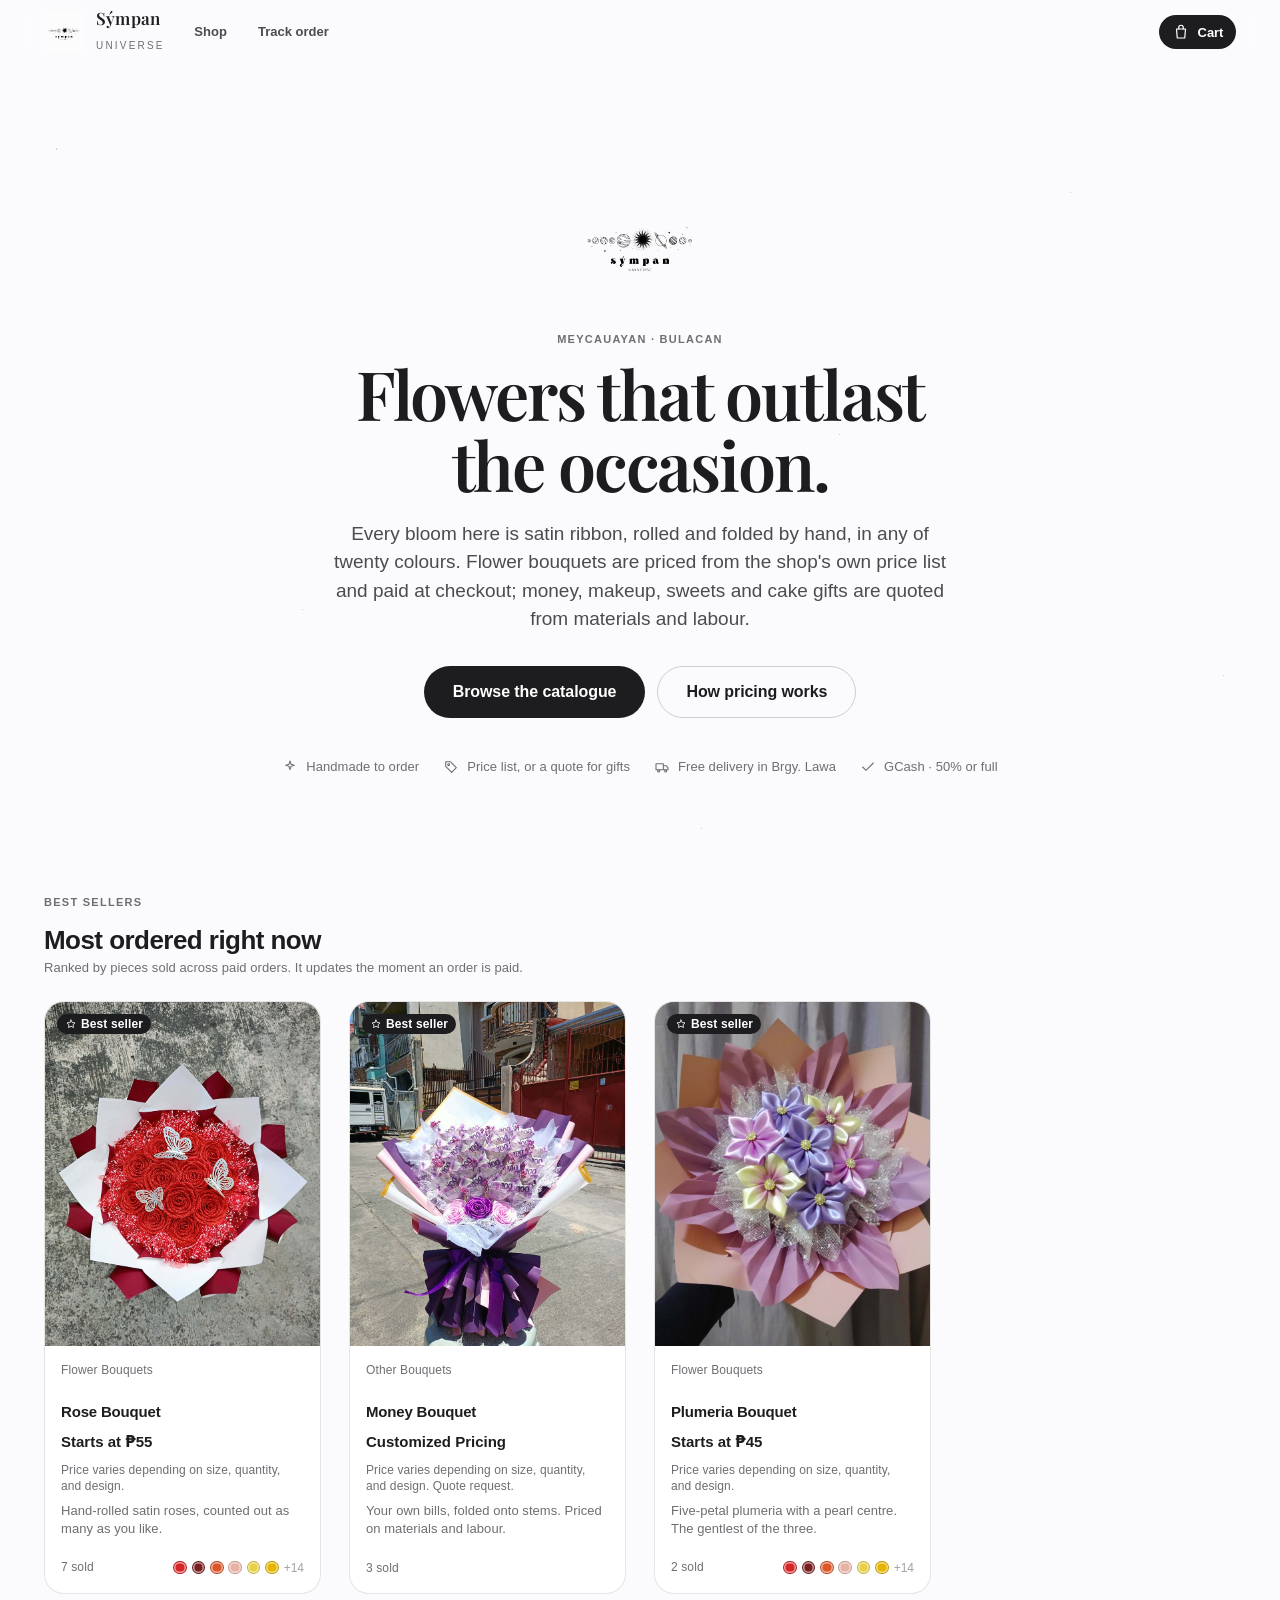
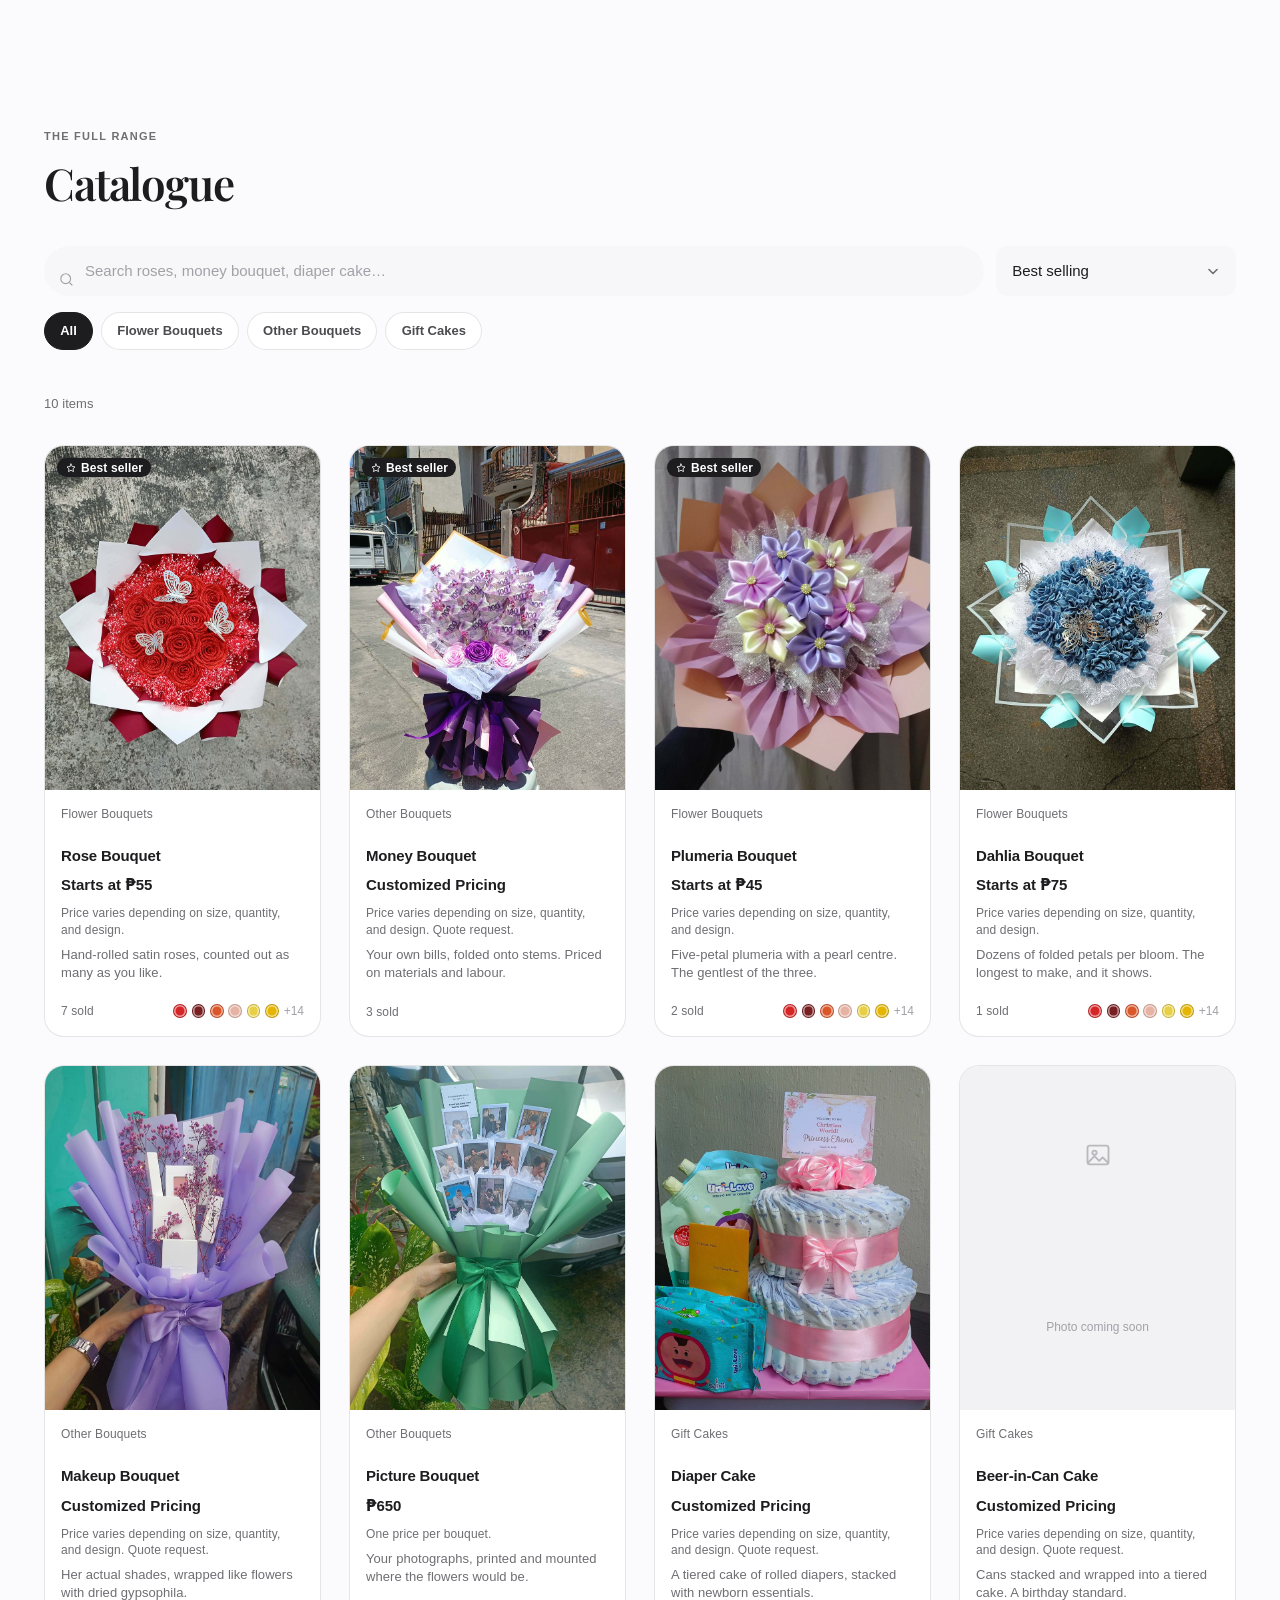
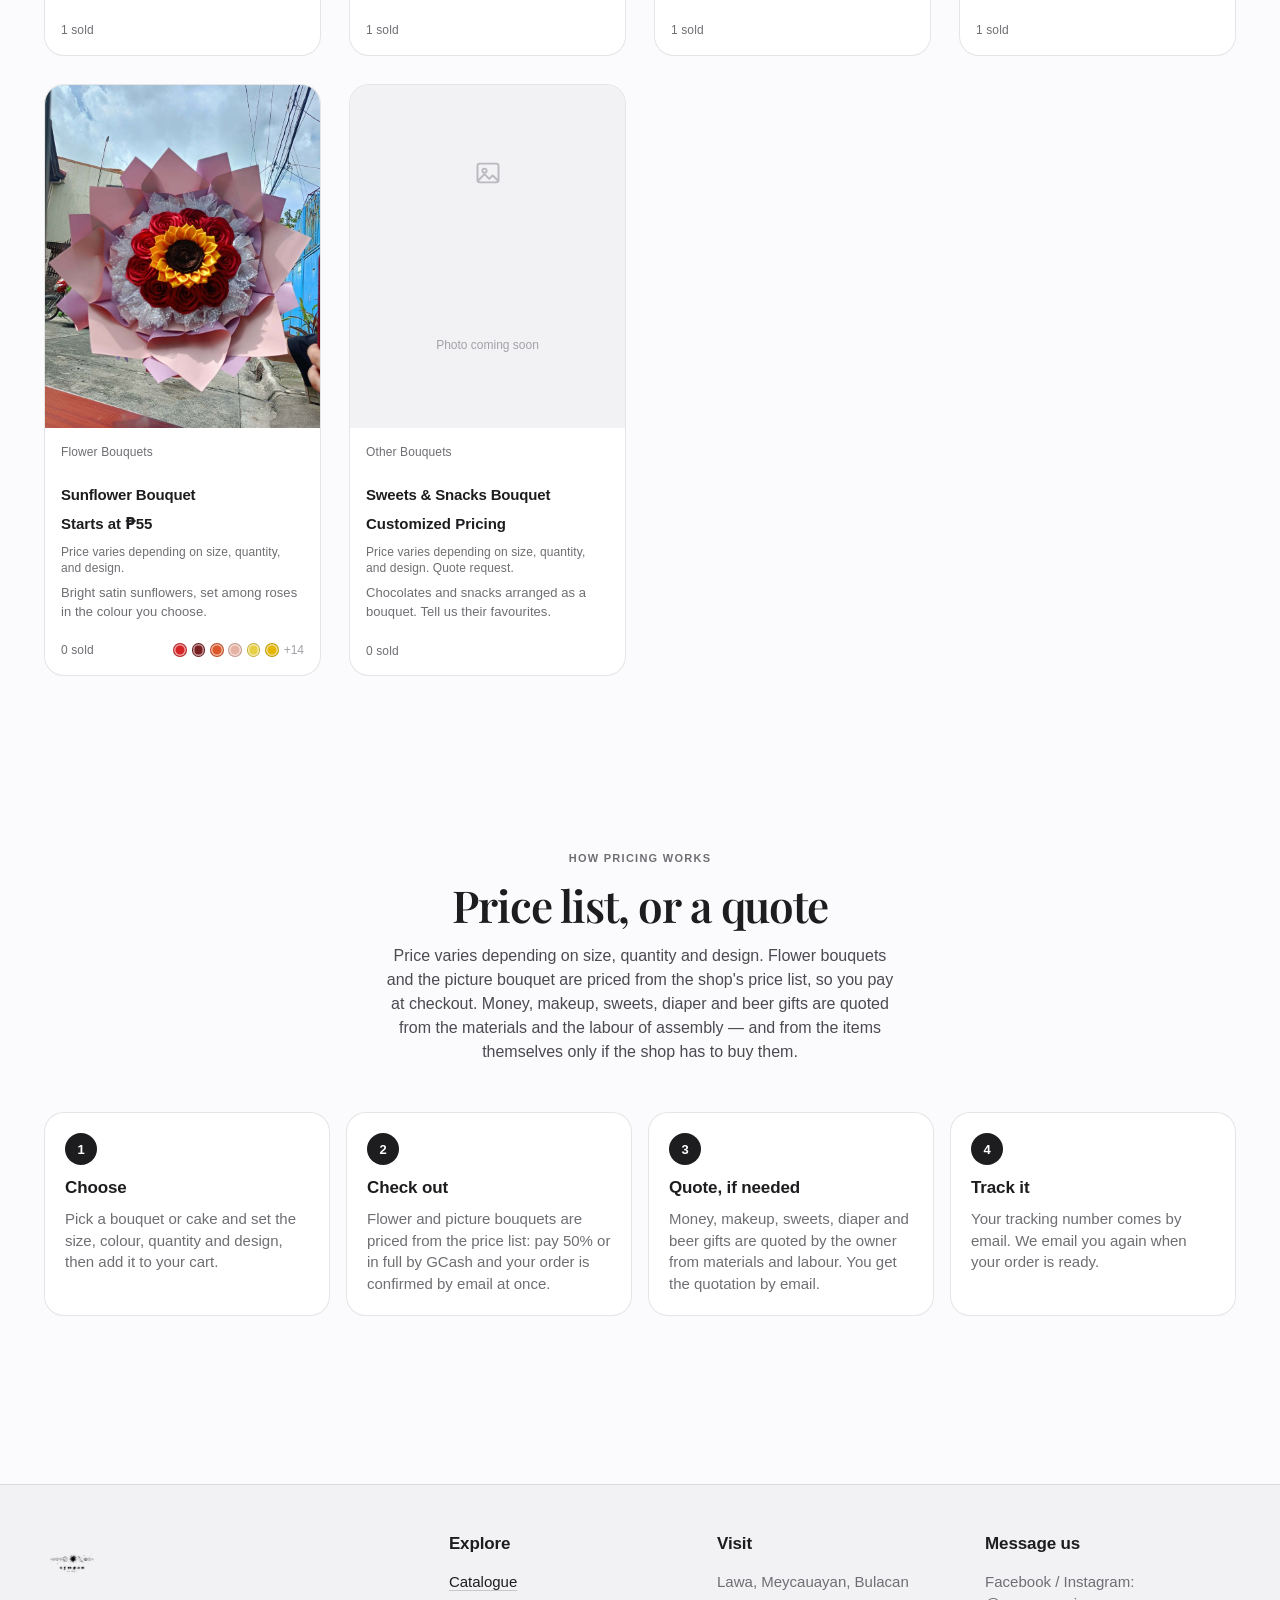
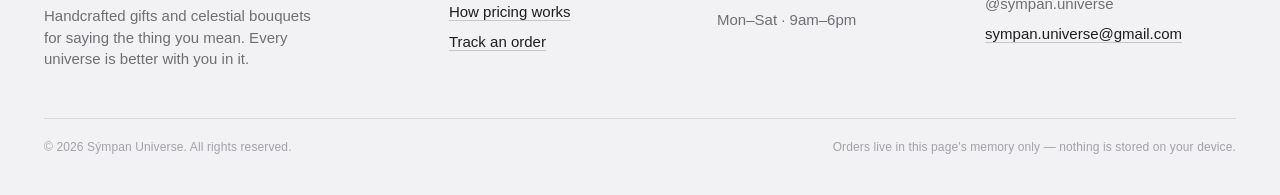
==== index.html @ 5ef19d1e "feat: Sýmpan Universe ribbon-bouquet shop and defense reviewer Single-page HTML/CSS/JS shop and orde" ====
<!DOCTYPE html>
<html lang="en" data-bs-theme="light">
<head>
<meta charset="UTF-8">
<meta name="viewport" content="width=device-width, initial-scale=1, viewport-fit=cover">
<meta name="description" content="Sýmpan Universe — handcrafted ribbon bouquets, money bouquets and gift cakes from Meycauayan, Bulacan. Flower bouquets priced and paid online; gifts quoted from materials and labour.">
<meta name="theme-color" content="#fbfbfd">
<title>Sýmpan Universe — Handcrafted Ribbon Bouquets</title>

<link rel="icon" href="assets/logo.png">
<link rel="preconnect" href="https://fonts.googleapis.com">
<link rel="preconnect" href="https://fonts.gstatic.com" crossorigin>
<link href="https://fonts.googleapis.com/css2?family=Playfair+Display:ital,wght@0,500;0,600;0,700;1,500&display=swap" rel="stylesheet">
<link href="https://cdn.jsdelivr.net/npm/bootstrap@5.3.0/dist/css/bootstrap.min.css" rel="stylesheet">

<link rel="stylesheet" href="css/tokens.css">
<link rel="stylesheet" href="css/base.css">
<link rel="stylesheet" href="css/components.css">
<link rel="stylesheet" href="css/pages.css">
<link rel="stylesheet" href="css/shop.css">
<link rel="stylesheet" href="css/desk.css">
</head>
<body>

<a class="skip-link" href="#catalog">Skip to the catalogue</a>
<div class="scroll-edge" aria-hidden="true"></div>

<!-- =====================================================================
     THE SHOP
     ===================================================================== -->
<div id="shopView">

<header class="app-nav">
    <div class="wrap nav-inner">
        <a class="brand" href="#top" aria-label="Sýmpan Universe, home">
            <img src="assets/logo.png" alt="">
            <span>
                <span class="brand-name">Sýmpan</span><br>
                <span class="brand-sub">Universe</span>
            </span>
        </a>

        <nav class="nav-links flex-fill" aria-label="Primary">
            <a class="nav-link" href="#catalog">Shop</a>
            <button class="nav-link nav-button" type="button" id="trackButton">Track order</button>
        </nav>

        <button class="ui-btn ui-btn-primary ui-btn-sm position-relative" id="basketButton" type="button"
                aria-label="Open your cart">
            <span id="basketIcon"></span>
            <span class="d-none d-sm-inline">Cart</span>
            <span class="count-dot hidden" id="basketCount">0</span>
        </button>
    </div>
</header>

<main id="main">

<section class="hero" id="top">
    <div class="wrap wrap-narrow position-relative">
        <img class="hero-logo" src="assets/logo.png" alt="Sýmpan Universe">
        <p class="t-over hero-eyebrow">Meycauayan · Bulacan</p>
        <h1 class="t-hero">Flowers that outlast<br>the occasion.</h1>
        <p class="lede">Every bloom here is satin ribbon, rolled and folded by hand, in any of twenty
            colours. Flower bouquets are priced from the shop's own price list and paid at checkout;
            money, makeup, sweets and cake gifts are quoted from materials and labour.</p>
        <div class="hero-actions">
            <a class="ui-btn ui-btn-primary ui-btn-lg" href="#catalog">Browse the catalogue</a>
            <a class="ui-btn ui-btn-outline ui-btn-lg" href="#how">How pricing works</a>
        </div>
        <div class="trust-row t-foot" id="trustRow"></div>
    </div>
</section>

<section class="wrap section-tight" aria-labelledby="bestTitle">
    <div class="mb-4">
        <p class="t-over dim">Best sellers</p>
        <h2 class="t-title1" id="bestTitle">Most ordered right now</h2>
        <p class="t-foot dim mt-1" id="bestNote">Ranked by pieces sold across paid orders. It updates the moment an order is paid.</p>
    </div>
    <div class="grid-products" id="bestSellers"></div>
</section>

<section class="wrap section" id="catalog" aria-labelledby="catalogTitle">
    <div class="mb-4">
        <p class="t-over dim">The full range</p>
        <h2 class="t-display" id="catalogTitle">Catalogue</h2>
    </div>

    <div class="toolbar">
        <div class="toolbar-rows">
            <div class="toolbar-top">
                <label class="search flex-fill">
                    <span class="sr-only">Search the catalogue</span>
                    <span id="searchIcon"></span>
                    <input class="input" type="search" id="searchInput"
                           placeholder="Search roses, money bouquet, diaper cake…" autocomplete="off">
                </label>
                <label class="sr-only" for="sortSelect">Sort by</label>
                <select class="select sort-select" id="sortSelect">
                    <option value="best">Best selling</option>
                    <option value="name">Name, A–Z</option>
                    <option value="price">Starting price, low to high</option>
                    <option value="newest">Newest first</option>
                </select>
            </div>
            <div class="chip-row" id="categoryChips" role="group" aria-label="Filter by category"></div>
            <div class="chip-row hidden" id="lineChips" role="group" aria-label="Filter by line"></div>
        </div>
    </div>

    <div class="row-between mt-4 mb-3">
        <p class="result-count t-foot" id="resultCount" role="status" aria-live="polite"></p>
        <button class="ui-btn ui-btn-ghost ui-btn-sm hidden" id="clearFilters" type="button">Clear filters</button>
    </div>
    <div class="grid-products" id="catalogGrid"></div>
</section>

<section class="wrap section" id="how" aria-labelledby="howTitle">
    <div class="mb-5 text-center">
        <p class="t-over dim">How pricing works</p>
        <h2 class="t-display" id="howTitle">Price list, or a quote</h2>
        <p class="lede mx-auto mt-3">Price varies depending on size, quantity and design. Flower bouquets
            and the picture bouquet are priced from the shop's price list, so you pay at checkout. Money,
            makeup, sweets, diaper and beer gifts are quoted from the materials and the labour of assembly —
            and from the items themselves only if the shop has to buy them.</p>
    </div>
    <ol class="how-steps" id="howSteps"></ol>
</section>

</main>

<footer class="site-foot">
    <div class="wrap">
        <div class="foot-grid">
            <div class="foot-col">
                <img class="foot-logo" src="assets/logo.png" alt="Sýmpan Universe">
                <p class="t-callout" style="max-width:34ch">Handcrafted gifts and celestial bouquets for
                    saying the thing you mean. Every universe is better with you in it.</p>
            </div>
            <div class="foot-col">
                <h4 class="t-title3">Explore</h4>
                <ul class="t-callout">
                    <li><a class="link" href="#catalog">Catalogue</a></li>
                    <li><a class="link" href="#how">How pricing works</a></li>
                    <li><button class="link link-button" type="button" id="footTrack">Track an order</button></li>
                </ul>
            </div>
            <div class="foot-col">
                <h4 class="t-title3">Visit</h4>
                <ul class="t-callout" id="visitList"></ul>
            </div>
            <div class="foot-col">
                <h4 class="t-title3">Message us</h4>
                <ul class="t-callout" id="contactList"></ul>
            </div>
        </div>
        <div class="foot-bottom t-caption">
            <span>© <span id="year"></span> Sýmpan Universe. All rights reserved.</span>
            <span>Orders live in this page's memory only — nothing is stored on your device.</span>
        </div>
    </div>
</footer>

<button class="cart-fab hidden" id="basketFab" type="button">
    <span id="fabIcon"></span>
    <span>Cart</span>
    <span class="fab-total" id="fabCount"></span>
</button>

</div>

<!-- =====================================================================
     THE ORDER DESK — reached only at index.html#admin: email, password,
     then a six-digit code sent to the owner's email
     ===================================================================== -->
<div id="adminView" class="hidden">

    <section class="login-screen" id="adminLogin">
        <form class="login-card panel panel-lift" id="loginForm" novalidate autocomplete="off">
            <div class="lock" id="lockIcon"></div>
            <h1 class="t-title1 mb-2">Order desk</h1>
            <p class="t-callout dim mb-4">Staff sign-in.</p>
            <label class="field text-start">
                <span class="field-label">Email</span>
                <input class="input" type="email" id="loginEmail" autocomplete="username" required>
            </label>
            <label class="field text-start">
                <span class="field-label">Password</span>
                <input class="input" type="password" id="passcodeInput" autocomplete="current-password" required>
            </label>
            <span class="field-error hidden text-start" id="loginError" role="alert"></span>
            <button class="ui-btn ui-btn-primary ui-btn-block mt-4" type="submit" id="loginSubmit">Continue</button>
            <a class="ui-btn ui-btn-ghost ui-btn-block mt-2" href="#top">Back to the shop</a>
        </form>

        <form class="login-card panel panel-lift hidden" id="otpForm" novalidate autocomplete="off">
            <div class="lock" id="otpIcon"></div>
            <h1 class="t-title1 mb-2">Check your email</h1>
            <p class="t-callout dim mb-4" id="otpNote">We sent a six-digit code.</p>
            <label class="field text-start">
                <span class="field-label">Sign-in code</span>
                <input class="input t-mono otp-input" id="otpInput" inputmode="numeric" maxlength="6" autocomplete="one-time-code" required>
            </label>
            <p class="notice notice-warn hidden text-start" id="otpDemo"></p>
            <span class="field-error hidden text-start" id="otpError" role="alert"></span>
            <button class="ui-btn ui-btn-primary ui-btn-block mt-4" type="submit" id="otpSubmit">Verify and sign in</button>
            <button class="ui-btn ui-btn-ghost ui-btn-block mt-2" type="button" id="otpResend">Send a new code</button>
            <button class="ui-btn ui-btn-ghost ui-btn-block" type="button" id="otpBack">Use a different account</button>
        </form>
    </section>

    <section class="hidden" id="adminConsole">
        <header class="app-nav">
            <div class="wrap nav-inner">
                <a class="brand" href="#admin" aria-label="Order desk">
                    <img src="assets/logo.png" alt="">
                    <span><span class="brand-name">Order desk</span><br><span class="brand-sub">Sýmpan Universe</span></span>
                </a>
                <form class="search admin-find flex-fill" id="findForm" role="search">
                    <span id="findIcon"></span>
                    <label class="sr-only" for="findInput">Find an order by reference</label>
                    <input class="input" id="findInput" placeholder="Find order, e.g. SU-215" autocomplete="off">
                </form>
                <button class="ui-btn ui-btn-ghost ui-btn-sm" type="button" id="logoutButton">Sign out</button>
            </div>
        </header>
        <div class="wrap">
            <nav class="admin-tabs chip-row" id="adminTabs" aria-label="Order desk sections"></nav>
            <div id="adminMain" class="admin-main"></div>
        </div>
    </section>
</div>

<!-- =====================================================================
     SHEETS
     ===================================================================== -->
<section class="sheet sheet-full" id="productSheet" role="dialog" aria-modal="true"
         aria-labelledby="productSheetTitle" aria-hidden="true">
    <div class="sheet-grip" aria-hidden="true"></div>
    <header class="sheet-head">
        <h2 class="t-title2 flex-fill" id="productSheetTitle">Bouquet</h2>
        <button class="ui-btn-icon" type="button" data-sheet-close aria-label="Close" data-icon="close"></button>
    </header>
    <div class="sheet-body" id="productBody"></div>
    <footer class="sheet-foot" id="productFoot"></footer>
</section>

<section class="sheet sheet-bottom sheet-side" id="basketSheet" role="dialog" aria-modal="true"
         aria-labelledby="basketTitle" aria-hidden="true">
    <div class="sheet-grip" aria-hidden="true"></div>
    <header class="sheet-head">
        <button class="ui-btn-icon hidden" type="button" id="basketBack" aria-label="Back" data-icon="left"></button>
        <h2 class="t-title2 flex-fill" id="basketTitle">Your cart</h2>
        <button class="ui-btn-icon" type="button" data-sheet-close aria-label="Close" data-icon="close"></button>
    </header>
    <div class="sheet-body" id="basketBody"></div>
    <footer class="sheet-foot" id="basketFoot"></footer>
</section>

<section class="sheet sheet-bottom sheet-side" id="trackSheet" role="dialog" aria-modal="true"
         aria-labelledby="trackTitle" aria-hidden="true">
    <div class="sheet-grip" aria-hidden="true"></div>
    <header class="sheet-head">
        <h2 class="t-title2 flex-fill" id="trackTitle">Track your order</h2>
        <button class="ui-btn-icon" type="button" data-sheet-close aria-label="Close" data-icon="close"></button>
    </header>
    <div class="sheet-body" id="trackBody"></div>
    <footer class="sheet-foot" id="trackFoot"></footer>
</section>

<section class="sheet sheet-full" id="doneSheet" role="dialog" aria-modal="true"
         aria-labelledby="doneTitle" aria-hidden="true">
    <div class="sheet-grip" aria-hidden="true"></div>
    <header class="sheet-head">
        <h2 class="t-title2 flex-fill" id="doneTitle">Order placed</h2>
        <button class="ui-btn-icon" type="button" data-sheet-close aria-label="Close" data-icon="close"></button>
    </header>
    <div class="sheet-body" id="doneBody"></div>
    <footer class="sheet-foot" id="doneFoot"></footer>
</section>

<section class="sheet sheet-full" id="receiptSheet" role="dialog" aria-modal="true"
         aria-labelledby="receiptTitle" aria-hidden="true">
    <div class="sheet-grip" aria-hidden="true"></div>
    <header class="sheet-head">
        <h2 class="t-title2 flex-fill" id="receiptTitle">Receipt</h2>
        <button class="ui-btn ui-btn-quiet ui-btn-sm" type="button" id="receiptPrint">Print</button>
        <button class="ui-btn-icon" type="button" data-sheet-close aria-label="Close" data-icon="close"></button>
    </header>
    <div class="sheet-body" id="receiptBody"></div>
</section>

<section class="sheet sheet-full" id="deskSheet" role="dialog" aria-modal="true"
         aria-labelledby="deskTitle" aria-hidden="true">
    <div class="sheet-grip" aria-hidden="true"></div>
    <header class="sheet-head">
        <h2 class="t-title2 flex-fill" id="deskTitle">Order</h2>
        <button class="ui-btn-icon" type="button" data-sheet-close aria-label="Close" data-icon="close"></button>
    </header>
    <div class="sheet-body" id="deskBody"></div>
    <footer class="sheet-foot" id="deskFoot"></footer>
</section>

<section class="sheet sheet-bottom confirm-sheet" id="confirmSheet" role="alertdialog" aria-modal="true"
         aria-labelledby="confirmTitle" aria-hidden="true">
    <div class="sheet-grip" aria-hidden="true"></div>
    <header class="sheet-head"><h2 class="t-title2 flex-fill" id="confirmTitle">Are you sure?</h2></header>
    <div class="sheet-body" id="confirmBody"></div>
    <footer class="sheet-foot row-center">
        <button class="ui-btn ui-btn-quiet flex-fill" type="button" data-sheet-close>Keep it</button>
        <button class="ui-btn ui-btn-rose flex-fill" type="button" id="confirmGo">Confirm</button>
    </footer>
</section>

<div id="printArea" class="print-area" aria-hidden="true"></div>

<script src="js/core.js"></script>
<script src="js/structures.js"></script>
<script src="js/algorithms.js"></script>
<script src="js/data.js"></script>
<script src="js/email-config.js"></script>
<script src="js/store.js"></script>
<script src="js/orders.js"></script>
<script src="js/notify.js"></script>
<script src="js/editing.js"></script>
<script src="js/reports.js"></script>
<script src="js/seed.js"></script>
<script src="js/mail.js"></script>
<script src="js/motion.js"></script>
<script src="js/ui.js"></script>
<script src="js/receipt.js"></script>
<script src="js/shop-catalog.js"></script>
<script src="js/shop-product.js"></script>
<script src="js/shop-basket.js"></script>
<script src="js/shop-track.js"></script>
<script src="js/admin-signin.js"></script>
<script src="js/admin-desk.js"></script>
<script src="js/admin-overview.js"></script>
<script src="js/admin-orders.js"></script>
<script src="js/admin-products.js"></script>
<script src="js/app.js"></script>
</body>
</html>
---- css/tokens.css ----
/* =========================================================================
   SÝMPAN UNIVERSE — DESIGN TOKENS
   Single source of truth for colour, type, space, depth and motion.
   Nothing here is arbitrary; every value is a deliberate step on a scale.
   ========================================================================= */

:root {
    color-scheme: light;

    /* ---------------------------------------------------------------------
       COLOUR
       The shop is light only. Neutral chrome by design: the bouquets are
       vividly coloured, so the interface stays quiet and lets the
       photography carry the colour.
       --------------------------------------------------------------------- */
    --bg:              #fbfbfd;
    --bg-sunken:       #f2f2f5;
    --surface:         #ffffff;
    --surface-2:       #f7f7f9;
    --surface-hover:   #f0f0f3;

    --ink:             #1d1d1f;   /* primary text + primary buttons  */
    --ink-hover:       #000000;   /* primary button, pressed toward black */
    --ink-2:           #4b4b50;   /* secondary text                  */
    --ink-3:           #6e6e73;   /* tertiary text, captions         */
    --ink-4:           #a1a1a8;   /* placeholder, disabled           */
    --on-ink:          #ffffff;   /* text on top of --ink            */

    --line:            rgba(0, 0, 0, 0.10);
    --line-strong:     rgba(0, 0, 0, 0.18);

    /* Rose — the one accent. Used for price, rush, and moments of warmth. */
    --rose:            #c1294a;
    --rose-hover:      #a71f3d;
    --rose-soft:       rgba(193, 41, 74, 0.10);
    --rose-line:       rgba(193, 41, 74, 0.28);

    --green:           #17794a;
    --green-soft:      rgba(23, 121, 74, 0.10);
    --amber:           #9a6212;
    --amber-soft:      rgba(154, 98, 18, 0.12);

    --focus:           #0071e3;
    --focus-ring:      0 0 0 4px rgba(0, 113, 227, 0.32);

    /* Translucent materials (apple-design §12) ------------------------- */
    --mat-chrome:      rgba(251, 251, 253, 0.72);
    --mat-thick:       rgba(255, 255, 255, 0.82);
    --mat-edge:        rgba(255, 255, 255, 0.55);
    --mat-blur:        saturate(180%) blur(20px);
    --scrim:           rgba(0, 0, 0, 0.42);

    --skeleton:        linear-gradient(90deg, #eeeef1 25%, #f6f6f8 37%, #eeeef1 63%);

    /* ---------------------------------------------------------------------
       TYPE
       System font for the interface (it ships optical sizing and legibility
       tuning). A serif display face only for the brand voice — it echoes the
       wordmark in the logo, which is the reason required to override.
       --------------------------------------------------------------------- */
    --font-ui: -apple-system, BlinkMacSystemFont, "SF Pro Text", "Segoe UI",
               "Helvetica Neue", Arial, system-ui, sans-serif;
    --font-display: "Playfair Display", "Iowan Old Style", Georgia, serif;
    --font-mono: ui-monospace, "SF Mono", "JetBrains Mono", "Cascadia Mono",
                 Menlo, Consolas, monospace;

    /* Tracking is size-specific — large text tightens, small text opens up. */
    --t-hero-size:   clamp(2.5rem, 6.4vw, 4.25rem);
    --t-hero-lh:     1.04;
    --t-hero-ls:     -0.032em;

    --t-display-size: clamp(1.875rem, 3.6vw, 2.75rem);
    --t-display-lh:  1.08;
    --t-display-ls:  -0.026em;

    --t-title1-size: 1.625rem;
    --t-title1-lh:   1.16;
    --t-title1-ls:   -0.021em;

    --t-title2-size: 1.3125rem;
    --t-title2-lh:   1.22;
    --t-title2-ls:   -0.015em;

    --t-title3-size: 1.0625rem;
    --t-title3-lh:   1.32;
    --t-title3-ls:   -0.008em;

    --t-body-size:   1rem;
    --t-body-lh:     1.5;
    --t-body-ls:     0em;

    --t-callout-size: 0.9375rem;
    --t-callout-lh:  1.45;

    --t-foot-size:   0.8125rem;
    --t-foot-lh:     1.4;
    --t-foot-ls:     0.004em;

    --t-caption-size: 0.75rem;
    --t-caption-lh:  1.35;
    --t-caption-ls:  0.01em;

    --t-over-size:   0.6875rem;
    --t-over-ls:     0.115em;

    /* ---------------------------------------------------------------------
       SPACE — 4px base, expressed in rem so the layout grows with the
       reader's text-size preference instead of breaking against it.
       --------------------------------------------------------------------- */
    --s-1:  0.25rem;
    --s-2:  0.5rem;
    --s-3:  0.75rem;
    --s-4:  1rem;
    --s-5:  1.25rem;
    --s-6:  1.5rem;
    --s-8:  2rem;
    --s-10: 2.5rem;
    --s-12: 3rem;
    --s-16: 4rem;
    --s-20: 5rem;
    --s-24: 6rem;

    --gutter: clamp(1.125rem, 4vw, 2.75rem);
    --page-max: 1320px;

    /* ---------------------------------------------------------------------
       RADIUS & DEPTH
       --------------------------------------------------------------------- */
    --r-xs:   8px;
    --r-sm:  11px;
    --r-md:  15px;
    --r-lg:  20px;
    --r-xl:  26px;
    --r-2xl: 34px;
    --r-pill: 999px;

    --shadow-1: 0 1px 2px rgba(0, 0, 0, 0.045), 0 1px 1px rgba(0, 0, 0, 0.03);
    --shadow-2: 0 4px 14px rgba(0, 0, 0, 0.06), 0 1px 3px rgba(0, 0, 0, 0.045);
    --shadow-3: 0 14px 38px rgba(0, 0, 0, 0.10), 0 4px 10px rgba(0, 0, 0, 0.05);
    --shadow-4: 0 26px 70px rgba(0, 0, 0, 0.17), 0 8px 18px rgba(0, 0, 0, 0.07);
    --shadow-sheet: 0 -10px 60px rgba(0, 0, 0, 0.20);

    /* ---------------------------------------------------------------------
       MOTION
       Springs are defined in js/motion.js as (damping, response) pairs, per
       Apple's designer-facing parameters. The CSS durations below are only
       for non-gestural state changes — hovers, colour fades, press feedback.
       --------------------------------------------------------------------- */
    --ease-out: cubic-bezier(0.22, 0.61, 0.36, 1);
    --ease-in:  cubic-bezier(0.64, 0, 0.78, 0.39);   /* mirror of --ease-out */
    --ease-std: cubic-bezier(0.4, 0.0, 0.2, 1);

    --dur-press: 110ms;
    --dur-fast:  180ms;
    --dur-base:  260ms;
    --dur-slow:  400ms;

    --z-nav:    100;
    --z-scrim:  900;
    --z-sheet:  910;
    --z-toast: 1000;
}

/* =========================================================================
   ACCESSIBILITY PREFERENCES
   Reduced motion is not "no feedback" — it is gentler, non-vestibular
   feedback. Reduced transparency frosts the materials solid. These are
   honoured; the colour scheme is not, because the shop is light only.
   ========================================================================= */
@media (prefers-reduced-transparency: reduce) {
    :root {
        --mat-chrome: var(--bg);
        --mat-thick:  var(--surface);
        --mat-blur:   none;
    }
}

@media (prefers-contrast: more) {
    :root {
        --ink-3:       #45454a;
        --line:        rgba(0, 0, 0, 0.32);
        --line-strong: rgba(0, 0, 0, 0.55);
        --mat-chrome:  var(--bg);
        --mat-thick:   var(--surface);
        --mat-blur:    none;
    }
}
---- css/base.css ----
/* =========================================================================
   BASE — reset, typography, layout primitives
   ========================================================================= */

*, *::before, *::after { box-sizing: border-box; }

html {
    -webkit-text-size-adjust: 100%;
    scroll-behavior: smooth;
    scroll-padding-top: 5.5rem;   /* floating chrome must not cover anchors */
}

body {
    margin: 0;
    background: var(--bg);
    color: var(--ink);
    font-family: var(--font-ui);
    font-size: var(--t-body-size);
    line-height: var(--t-body-lh);
    -webkit-font-smoothing: antialiased;
    -moz-osx-font-smoothing: grayscale;
    text-rendering: optimizeLegibility;
    overflow-x: hidden;
}

body.is-locked { overflow: hidden; }

img, svg, video { display: block; max-width: 100%; }
img { height: auto; }

/* ---- Headings ------------------------------------------------------- */
h1, h2, h3, h4, h5, h6 { margin: 0; font-weight: 600; color: var(--ink); }

.t-hero {
    font-family: var(--font-display);
    font-weight: 600;
    font-size: var(--t-hero-size);
    line-height: var(--t-hero-lh);
    letter-spacing: var(--t-hero-ls);
    font-optical-sizing: auto;
}
.t-display {
    font-family: var(--font-display);
    font-weight: 600;
    font-size: var(--t-display-size);
    line-height: var(--t-display-lh);
    letter-spacing: var(--t-display-ls);
}
.t-title1 {
    font-size: var(--t-title1-size);
    line-height: var(--t-title1-lh);
    letter-spacing: var(--t-title1-ls);
    font-weight: 650;
}
.t-title2 {
    font-size: var(--t-title2-size);
    line-height: var(--t-title2-lh);
    letter-spacing: var(--t-title2-ls);
    font-weight: 650;
}
.t-title3 {
    font-size: var(--t-title3-size);
    line-height: var(--t-title3-lh);
    letter-spacing: var(--t-title3-ls);
    font-weight: 600;
}
.t-body    { font-size: var(--t-body-size);    line-height: var(--t-body-lh); }
.t-callout { font-size: var(--t-callout-size); line-height: var(--t-callout-lh); }
.t-foot {
    font-size: var(--t-foot-size);
    line-height: var(--t-foot-lh);
    letter-spacing: var(--t-foot-ls);
}
.t-caption {
    font-size: var(--t-caption-size);
    line-height: var(--t-caption-lh);
    letter-spacing: var(--t-caption-ls);
}
.t-over {
    font-size: var(--t-over-size);
    letter-spacing: var(--t-over-ls);
    text-transform: uppercase;
    font-weight: 620;
    line-height: 1.2;
}
.t-mono { font-family: var(--font-mono); font-variant-numeric: tabular-nums; }
.t-num  { font-variant-numeric: tabular-nums; }

.dim   { color: var(--ink-3); }
.dim-2 { color: var(--ink-2); }
.rose  { color: var(--rose); }

/* Balanced ragging on short display lines. */
.t-hero, .t-display, .t-title1 { text-wrap: balance; }
p.lede { max-width: 58ch; color: var(--ink-2); }

a { color: inherit; text-decoration: none; }
a.link {
    color: var(--ink);
    text-decoration: underline;
    text-underline-offset: 3px;
    text-decoration-color: var(--line-strong);
    transition: text-decoration-color var(--dur-fast) var(--ease-out);
}
a.link:hover { text-decoration-color: currentColor; }

/* ---- Layout --------------------------------------------------------- */
.wrap {
    width: 100%;
    max-width: var(--page-max);
    margin-inline: auto;
    padding-inline: var(--gutter);
}
.wrap-narrow { max-width: 860px; }

.stack > * + * { margin-top: var(--s-4); }
.row-between { display: flex; align-items: center; justify-content: space-between; gap: var(--s-4); }
.row-center  { display: flex; align-items: center; gap: var(--s-2); }
.flex-fill   { flex: 1 1 auto; min-width: 0; }

.section { padding-block: clamp(3rem, 7vw, 5.5rem); }
.section-tight { padding-block: clamp(2rem, 4vw, 3rem); }

.hair { height: 1px; background: var(--line); border: 0; margin: 0; }

/* ---- Focus ---------------------------------------------------------- */
:focus { outline: none; }
:focus-visible {
    outline: none;
    box-shadow: var(--focus-ring);
    border-radius: var(--r-xs);
}

.sr-only {
    position: absolute; width: 1px; height: 1px;
    padding: 0; margin: -1px; overflow: hidden;
    clip: rect(0 0 0 0); white-space: nowrap; border: 0;
}

.skip-link {
    position: absolute; left: var(--s-4); top: var(--s-4);
    z-index: 2000; padding: var(--s-3) var(--s-5);
    background: var(--ink); color: var(--on-ink);
    border-radius: var(--r-pill); font-weight: 600;
    transform: translateY(-200%);
}
.skip-link:focus-visible { transform: none; }

/* ---- Scroll edge effect (apple-design §12) --------------------------
   No hard 1px divider under floating chrome — a short gradient mask
   where content meets the translucent bar.
   -------------------------------------------------------------------- */
.scroll-edge {
    position: fixed; inset-inline: 0; top: 0;
    height: 6.5rem; pointer-events: none; z-index: calc(var(--z-nav) - 1);
    background: linear-gradient(to bottom, var(--bg) 18%, transparent);
    opacity: 0;
    transition: opacity var(--dur-base) var(--ease-out);
}
.is-scrolled .scroll-edge { opacity: 1; }

/* ---- Utility -------------------------------------------------------- */
.no-select { user-select: none; -webkit-user-select: none; }
.hidden { display: none !important; }
.grabbable { touch-action: pan-y; cursor: grab; }
.grabbable:active { cursor: grabbing; }

/* =========================================================================
   REDUCED MOTION
   Replace travel with cross-fades; drop overshoot. Comprehension-carrying
   opacity and colour changes stay.
   ========================================================================= */
@media (prefers-reduced-motion: reduce) {
    html { scroll-behavior: auto; }

    *, *::before, *::after {
        animation-duration: 0.01ms !important;
        animation-iteration-count: 1 !important;
        transition-duration: 160ms !important;
        scroll-behavior: auto !important;
    }

    .reveal { opacity: 1 !important; transform: none !important; }
}

/* ---- Entrance reveal (opt-in, disabled under reduced motion) --------- */
.reveal {
    opacity: 0;
    transform: translate3d(0, 14px, 0);
    transition: opacity var(--dur-slow) var(--ease-out),
                transform var(--dur-slow) var(--ease-out);
}
.reveal.is-in { opacity: 1; transform: none; }

/* ---- Print ---------------------------------------------------------- */
@media print {
    .app-nav, .cart-fab, .sheet, .scrim, .ui-toast-layer, .no-print { display: none !important; }
    body { background: #fff; color: #000; }
    .receipt { box-shadow: none !important; border: 1px solid #ccc; }
}
---- css/components.css ----
/* =========================================================================
   COMPONENTS
   Buttons, fields, cards, chips, sheets, toasts, badges.
   Press feedback lives on :active so it fires on pointer-down, not release.
   ========================================================================= */

/* -------------------------------------------------------------------------
   BUTTONS
   ------------------------------------------------------------------------- */
.ui-btn {
    --btn-bg: transparent;
    --btn-fg: var(--ink);
    --btn-line: transparent;

    display: inline-flex;
    align-items: center;
    justify-content: center;
    gap: var(--s-2);
    padding: 0.72em 1.25em;
    min-height: 2.75rem;
    border: 1px solid var(--btn-line);
    border-radius: var(--r-pill);
    background: var(--btn-bg);
    color: var(--btn-fg);
    font: inherit;
    font-size: var(--t-callout-size);
    font-weight: 600;
    letter-spacing: -0.005em;
    line-height: 1;
    cursor: pointer;
    user-select: none;
    -webkit-user-select: none;
    -webkit-tap-highlight-color: transparent;
    text-align: center;
    transition: background var(--dur-fast) var(--ease-out),
                color var(--dur-fast) var(--ease-out),
                border-color var(--dur-fast) var(--ease-out),
                opacity var(--dur-fast) var(--ease-out),
                transform var(--dur-press) var(--ease-out);
}
/* Instant, on the press itself. */
.ui-btn:active:not(:disabled) { transform: scale(0.968); }
.ui-btn:disabled { opacity: 0.4; cursor: not-allowed; }

/* Hover moves further from the page, not toward a fixed colour: darker on a
   light canvas, brighter on a dark one. A hard-coded #000 here turned the
   dark-mode button black-on-black. */
.ui-btn-primary  { --btn-bg: var(--ink); --btn-fg: var(--on-ink); }
.ui-btn-primary:hover:not(:disabled) { --btn-bg: var(--ink-hover); }

.ui-btn-rose { --btn-bg: var(--rose); --btn-fg: #fff; }
.ui-btn-rose:hover:not(:disabled) { --btn-bg: var(--rose-hover); }

.ui-btn-quiet { --btn-bg: var(--surface-2); --btn-fg: var(--ink); }
.ui-btn-quiet:hover:not(:disabled) { --btn-bg: var(--surface-hover); }

.ui-btn-outline { --btn-line: var(--line-strong); }
.ui-btn-outline:hover:not(:disabled) { --btn-bg: var(--surface-2); }

.ui-btn-ghost { --btn-fg: var(--ink-2); padding-inline: 0.85em; }
.ui-btn-ghost:hover:not(:disabled) { --btn-bg: var(--surface-2); --btn-fg: var(--ink); }

.ui-btn-danger { --btn-fg: var(--rose); --btn-line: var(--rose-line); }
.ui-btn-danger:hover:not(:disabled) { --btn-bg: var(--rose-soft); }

.ui-btn-lg  { min-height: 3.25rem; padding: 0.9em 1.75em; font-size: var(--t-body-size); }
.ui-btn-sm  { min-height: 2.125rem; padding: 0.5em 0.9em; font-size: var(--t-foot-size); }
.ui-btn-block { width: 100%; }

/* Circular icon button — used in chrome and on cards. */
.ui-btn-icon {
    width: 2.5rem; height: 2.5rem;
    min-height: 0; padding: 0;
    border-radius: var(--r-pill);
    display: inline-grid; place-items: center;
    color: var(--ink);
    background: transparent;
    border: 1px solid transparent;
    cursor: pointer;
    -webkit-tap-highlight-color: transparent;
    transition: background var(--dur-fast) var(--ease-out),
                color var(--dur-fast) var(--ease-out),
                transform var(--dur-press) var(--ease-out);
}
.ui-btn-icon:hover { background: var(--surface-2); }
.ui-btn-icon:active { transform: scale(0.9); }
.ui-btn-icon svg { width: 1.25rem; height: 1.25rem; }

/* -------------------------------------------------------------------------
   SEGMENTED CONTROL + CHIPS
   ------------------------------------------------------------------------- */
.segmented {
    display: inline-flex;
    padding: 3px;
    gap: 2px;
    background: var(--surface-2);
    border-radius: var(--r-pill);
}
.segmented button {
    border: 0; background: transparent; cursor: pointer;
    padding: 0.5rem 0.95rem;
    border-radius: var(--r-pill);
    font: inherit; font-size: var(--t-foot-size); font-weight: 600;
    color: var(--ink-3);
    -webkit-tap-highlight-color: transparent;
    transition: background var(--dur-fast) var(--ease-out),
                color var(--dur-fast) var(--ease-out),
                transform var(--dur-press) var(--ease-out);
}
.segmented button:active { transform: scale(0.95); }
.segmented button[aria-selected="true"] {
    background: var(--surface);
    color: var(--ink);
    box-shadow: var(--shadow-1);
}

.chip-row {
    display: flex; gap: var(--s-2);
    overflow-x: auto; scrollbar-width: none;
    padding-block: var(--s-1);
    scroll-snap-type: x proximity;
    -webkit-overflow-scrolling: touch;
}
.chip-row::-webkit-scrollbar { display: none; }

.chip {
    flex: 0 0 auto;
    scroll-snap-align: start;
    display: inline-flex; align-items: center; gap: var(--s-2);
    padding: 0.5rem 0.95rem;
    border-radius: var(--r-pill);
    border: 1px solid var(--line);
    background: var(--surface);
    color: var(--ink-2);
    font-size: var(--t-foot-size); font-weight: 600;
    cursor: pointer; white-space: nowrap;
    -webkit-tap-highlight-color: transparent;
    transition: background var(--dur-fast) var(--ease-out),
                color var(--dur-fast) var(--ease-out),
                border-color var(--dur-fast) var(--ease-out),
                transform var(--dur-press) var(--ease-out);
}
.chip:hover { border-color: var(--line-strong); color: var(--ink); }
.chip:active { transform: scale(0.95); }
.chip[aria-pressed="true"] {
    background: var(--ink); color: var(--on-ink); border-color: var(--ink);
}
.chip .chip-count { opacity: 0.55; font-variant-numeric: tabular-nums; }

/* -------------------------------------------------------------------------
   FIELDS
   ------------------------------------------------------------------------- */
.field { display: block; }
.field + .field { margin-top: var(--s-4); }
.field-label {
    display: block;
    font-size: var(--t-foot-size); font-weight: 600;
    color: var(--ink-2); margin-bottom: var(--s-2);
    letter-spacing: var(--t-foot-ls);
}
.input, .select, .textarea {
    width: 100%;
    padding: 0.8rem 0.95rem;
    background: var(--surface-2);
    border: 1px solid transparent;
    border-radius: var(--r-sm);
    color: var(--ink);
    font: inherit;
    font-size: var(--t-callout-size);
    transition: background var(--dur-fast) var(--ease-out),
                border-color var(--dur-fast) var(--ease-out),
                box-shadow var(--dur-fast) var(--ease-out);
    appearance: none;
    -webkit-appearance: none;
}
.input::placeholder, .textarea::placeholder { color: var(--ink-4); }
.input:hover, .select:hover, .textarea:hover { background: var(--surface-hover); }
.input:focus-visible, .select:focus-visible, .textarea:focus-visible {
    background: var(--surface);
    border-color: var(--focus);
    box-shadow: var(--focus-ring);
}
.textarea { min-height: 5.5rem; resize: vertical; line-height: 1.45; }

.select {
    padding-right: 2.5rem;
    background-image: url("data:image/svg+xml,%3Csvg xmlns='http://www.w3.org/2000/svg' viewBox='0 0 16 16' fill='none' stroke='%236e6e73' stroke-width='1.6' stroke-linecap='round' stroke-linejoin='round'%3E%3Cpath d='M4 6.5 8 10.5l4-4'/%3E%3C/svg%3E");
    background-repeat: no-repeat;
    background-position: right 0.85rem center;
    background-size: 1rem;
    cursor: pointer;
}
.field-error {
    display: block;
    margin-top: var(--s-2);
    font-size: var(--t-foot-size);
    color: var(--rose);
    font-weight: 560;
}
.field.is-invalid .input,
.field.is-invalid .select { border-color: var(--rose-line); background: var(--rose-soft); }

/* Search field with leading glyph */
.search {
    position: relative; display: flex; align-items: center;
}
.search svg {
    position: absolute; left: 0.85rem;
    width: 1.05rem; height: 1.05rem;
    color: var(--ink-4); pointer-events: none;
}
.search .input { padding-left: 2.5rem; border-radius: var(--r-pill); }
.search .search-clear {
    position: absolute; right: 0.4rem;
    width: 1.85rem; height: 1.85rem;
}

/* Checkbox / radio — custom mark, real input underneath for a11y */
.check {
    display: flex; align-items: flex-start; gap: var(--s-3);
    padding: 0.7rem 0.85rem;
    border-radius: var(--r-sm);
    cursor: pointer;
    transition: background var(--dur-fast) var(--ease-out);
}
.check:hover { background: var(--surface-2); }
.check input { position: absolute; opacity: 0; width: 0; height: 0; }
.check .box {
    flex: 0 0 auto;
    width: 1.3rem; height: 1.3rem;
    margin-top: 0.05rem;
    border: 1.5px solid var(--line-strong);
    border-radius: 7px;
    display: grid; place-items: center;
    color: transparent;
    background: var(--surface);
    transition: background var(--dur-fast) var(--ease-out),
                border-color var(--dur-fast) var(--ease-out),
                color var(--dur-fast) var(--ease-out),
                transform var(--dur-press) var(--ease-out);
}
.check .box svg { width: 0.85rem; height: 0.85rem; }
.check input:checked + .box {
    background: var(--ink); border-color: var(--ink); color: var(--on-ink);
}
.check:active .box { transform: scale(0.9); }
.check input:focus-visible + .box { box-shadow: var(--focus-ring); }
.check .check-body { flex: 1 1 auto; min-width: 0; }
.check .check-title {
    display: block;
    font-size: var(--t-callout-size);
    font-weight: 560;
    line-height: 1.35;
}
.check .check-note {
    display: block;
    font-size: var(--t-foot-size);
    line-height: 1.35;
    color: var(--ink-3);
    margin-top: 0.1rem;
}

/* Stepper (quantity) */
.stepper {
    display: inline-flex; align-items: center;
    background: var(--surface-2);
    border-radius: var(--r-pill);
    padding: 3px;
}
.stepper button {
    width: 2rem; height: 2rem;
    border: 0; border-radius: var(--r-pill);
    background: transparent; color: var(--ink);
    display: grid; place-items: center; cursor: pointer;
    font-size: 1.1rem; line-height: 1;
    -webkit-tap-highlight-color: transparent;
    transition: background var(--dur-fast) var(--ease-out),
                transform var(--dur-press) var(--ease-out);
}
.stepper button:hover:not(:disabled) { background: var(--surface); }
.stepper button:active:not(:disabled) { transform: scale(0.86); }
.stepper button:disabled { opacity: 0.32; cursor: not-allowed; }
.stepper .qty {
    min-width: 2.1rem; text-align: center;
    font-size: var(--t-callout-size); font-weight: 650;
    font-variant-numeric: tabular-nums;
}

/* -------------------------------------------------------------------------
   BADGES / PILLS
   ------------------------------------------------------------------------- */
.badge {
    display: inline-flex; align-items: center; gap: 0.35em;
    padding: 0.3em 0.65em;
    border-radius: var(--r-pill);
    font-size: var(--t-caption-size);
    font-weight: 650;
    letter-spacing: var(--t-caption-ls);
    background: var(--surface-2); color: var(--ink-2);
    white-space: nowrap;
}
.badge-rose  { background: var(--rose-soft);  color: var(--rose); }
.badge-green { background: var(--green-soft); color: var(--green); }
.badge-amber { background: var(--amber-soft); color: var(--amber); }
.badge-ink   { background: var(--ink); color: var(--on-ink); }

.count-dot {
    position: absolute; top: -2px; right: -2px;
    min-width: 1.15rem; height: 1.15rem;
    padding-inline: 0.28rem;
    border-radius: var(--r-pill);
    background: var(--rose); color: #fff;
    font-size: 0.6875rem; font-weight: 700;
    display: grid; place-items: center;
    font-variant-numeric: tabular-nums;
    border: 2px solid var(--bg);
}

/* -------------------------------------------------------------------------
   CARD / SURFACE
   ------------------------------------------------------------------------- */
.panel {
    background: var(--surface);
    border: 1px solid var(--line);
    border-radius: var(--r-lg);
    padding: var(--s-5);
}
.panel-flush { padding: 0; overflow: hidden; }
.panel-lift { box-shadow: var(--shadow-2); border-color: transparent; }

/* -------------------------------------------------------------------------
   TRANSLUCENT CHROME  (apple-design §12)
   Content scrolls *under* the bar; the bar is a material, not an opaque strip.
   ------------------------------------------------------------------------- */
.app-nav {
    position: sticky; top: 0; z-index: var(--z-nav);
    background: var(--mat-chrome);
    -webkit-backdrop-filter: var(--mat-blur);
    backdrop-filter: var(--mat-blur);
    border-bottom: 1px solid transparent;
    transition: border-color var(--dur-base) var(--ease-out);
}
.is-scrolled .app-nav { border-bottom-color: var(--line); }

.app-nav .nav-inner {
    display: flex; align-items: center; gap: var(--s-4);
    min-height: 4rem;
}
.brand { display: inline-flex; align-items: center; gap: var(--s-3); flex: 0 0 auto; }
.brand img {
    height: 2.5rem; width: auto;
    mix-blend-mode: multiply;
}
.brand-name {
    font-family: var(--font-display);
    font-size: 1.0625rem; font-weight: 600;
    letter-spacing: 0.01em;
    line-height: 1;
}
.brand-sub {
    font-size: 0.625rem; letter-spacing: 0.22em;
    text-transform: uppercase; color: var(--ink-3);
    line-height: 1.4;
}

.nav-links { display: flex; align-items: center; gap: var(--s-1); }
.nav-link {
    padding: 0.5rem 0.85rem;
    border-radius: var(--r-pill);
    font-size: var(--t-foot-size); font-weight: 600;
    color: var(--ink-2);
    transition: background var(--dur-fast) var(--ease-out),
                color var(--dur-fast) var(--ease-out);
}
.nav-link:hover { background: var(--surface-2); color: var(--ink); }
.nav-link[aria-current="page"] { color: var(--ink); background: var(--surface-2); }

/* -------------------------------------------------------------------------
   SCRIM + SHEET
   Modal work dims and pushes the background back. A sheet materialises —
   blur and scale animate together so it reads as a material arriving,
   never a flat opacity fade.
   ------------------------------------------------------------------------- */
.scrim {
    position: fixed; inset: 0;
    z-index: var(--z-scrim);
    background: var(--scrim);
    opacity: 0;
    pointer-events: none;
    -webkit-backdrop-filter: blur(0px);
    backdrop-filter: blur(0px);
    transition: opacity var(--dur-base) var(--ease-out),
                backdrop-filter var(--dur-base) var(--ease-out);
}
.scrim.is-open { opacity: 1; pointer-events: auto; -webkit-backdrop-filter: blur(3px); backdrop-filter: blur(3px); }

/* A closed sheet is taken out of the layout entirely rather than hidden with
   `visibility`. Visibility is inherited, and Chrome does not propagate that
   change to descendants within the same tick — so code that opened a sheet
   and immediately focused a control inside it was silently refused, leaving
   keyboard users stranded on <body>. Display carries no such surprise, and
   "not in the layout" is the honest description of a dismissed dialog. */
.sheet {
    position: fixed;
    z-index: var(--z-sheet);
    background: var(--surface);
    display: none;
    flex-direction: column;
    will-change: transform;
    overscroll-behavior: contain;
}
.sheet.is-open { display: flex; }

/* Bottom sheet — phones */
.sheet-bottom {
    inset-inline: 0; bottom: 0;
    max-height: min(92dvh, 60rem);
    border-radius: var(--r-2xl) var(--r-2xl) 0 0;
    box-shadow: var(--shadow-sheet);
    transform: translate3d(0, 100%, 0);
}

/* Side drawer — tablets and up */
@media (min-width: 48rem) {
    .sheet-side {
        inset-block: 0; right: 0; left: auto;
        width: min(30rem, 100vw);
        max-height: none;
        border-radius: var(--r-2xl) 0 0 var(--r-2xl);
        box-shadow: var(--shadow-4);
        transform: translate3d(100%, 0, 0);
    }
}

/* Full-height detail sheet */
.sheet-full {
    inset-inline: 0; bottom: 0;
    height: min(94dvh, 64rem);
    border-radius: var(--r-2xl) var(--r-2xl) 0 0;
    box-shadow: var(--shadow-sheet);
    transform: translate3d(0, 100%, 0);
}
@media (min-width: 62rem) {
    .sheet-full {
        inset: 50% auto auto 50%;
        width: min(70rem, 94vw);
        height: min(86dvh, 54rem);
        border-radius: var(--r-2xl);
        transform: translate3d(-50%, -50%, 0) scale(0.94);
        opacity: 0;
        transition: opacity var(--dur-base) var(--ease-out);
    }
    .sheet-full.is-open { opacity: 1; }
}

.sheet-grip {
    flex: 0 0 auto;
    padding: var(--s-3) 0 var(--s-1);
    display: grid; place-items: center;
    cursor: grab;
    touch-action: none;
}
.sheet-grip::after {
    content: ''; width: 2.25rem; height: 0.3125rem;
    border-radius: var(--r-pill); background: var(--line-strong);
}
.sheet-grip:active { cursor: grabbing; }
@media (min-width: 62rem) { .sheet-full > .sheet-grip { display: none; } }

.sheet-head {
    flex: 0 0 auto;
    display: flex; align-items: center; gap: var(--s-3);
    padding: var(--s-3) var(--s-5) var(--s-4);
}
.sheet-body {
    flex: 1 1 auto;
    overflow-y: auto;
    overscroll-behavior: contain;
    -webkit-overflow-scrolling: touch;
    padding-inline: var(--s-5);
}
.sheet-foot {
    flex: 0 0 auto;
    padding: var(--s-4) var(--s-5);
    padding-bottom: calc(var(--s-4) + env(safe-area-inset-bottom, 0px));
    background: var(--mat-thick);
    -webkit-backdrop-filter: var(--mat-blur);
    backdrop-filter: var(--mat-blur);
    border-top: 1px solid var(--line);
}

/* -------------------------------------------------------------------------
   TOASTS — status, completion, warning, error
   ------------------------------------------------------------------------- */
/* Anchored under the nav rather than at the bottom edge.
   Every sheet on this site carries its primary action in a footer pinned to
   the bottom — a toast stacked there covers the one control the user is
   reaching for, and because a toast accepts clicks it swallows the tap
   entirely. The top strip is the only band no action ever occupies. */
.ui-toast-layer {
    position: fixed;
    left: 50%;
    top: calc(4.5rem + env(safe-area-inset-top, 0px));
    z-index: var(--z-toast);
    display: flex; flex-direction: column; align-items: center;
    gap: var(--s-2);
    width: min(26rem, calc(100vw - 2rem));
    transform: translateX(-50%);
    pointer-events: none;
}

.ui-toast {
    pointer-events: auto;
    display: flex; align-items: center; gap: var(--s-3);
    width: 100%;
    padding: 0.85rem 1rem;
    border-radius: var(--r-md);
    background: var(--mat-thick);
    -webkit-backdrop-filter: var(--mat-blur);
    backdrop-filter: var(--mat-blur);
    border: 1px solid var(--line);
    box-shadow: var(--shadow-3);
    color: var(--ink);
    font-size: var(--t-callout-size);
    font-weight: 560;
    will-change: transform, opacity;
}
.ui-toast .ui-toast-icon {
    flex: 0 0 auto; width: 1.4rem; height: 1.4rem;
    display: grid; place-items: center; border-radius: var(--r-pill);
}
.ui-toast .ui-toast-icon svg { width: 0.95rem; height: 0.95rem; }
.ui-toast-success .ui-toast-icon { background: var(--green-soft); color: var(--green); }
.ui-toast-error   .ui-toast-icon { background: var(--rose-soft);  color: var(--rose); }
.ui-toast-warn    .ui-toast-icon { background: var(--amber-soft); color: var(--amber); }
.ui-toast-info    .ui-toast-icon { background: var(--surface-2);  color: var(--ink-2); }
.ui-toast-text { flex: 1 1 auto; min-width: 0; }
.ui-toast-text strong { display: block; font-weight: 650; }
.ui-toast-text span { display: block; font-size: var(--t-foot-size); color: var(--ink-3); font-weight: 400; }

/* -------------------------------------------------------------------------
   SKELETON + EMPTY STATE
   ------------------------------------------------------------------------- */
.skeleton {
    background: var(--skeleton);
    background-size: 400% 100%;
    animation: shimmer 1.3s ease-in-out infinite;
    border-radius: var(--r-sm);
}
@keyframes shimmer { 0% { background-position: 100% 50%; } 100% { background-position: 0 50%; } }
@media (prefers-reduced-motion: reduce) {
    .skeleton { animation: none; background: var(--surface-2); }
}

.empty {
    text-align: center;
    padding: var(--s-12) var(--s-5);
    color: var(--ink-3);
}
.empty .empty-glyph {
    width: 3.5rem; height: 3.5rem;
    margin: 0 auto var(--s-4);
    display: grid; place-items: center;
    border-radius: var(--r-pill);
    background: var(--surface-2);
    color: var(--ink-4);
}
.empty .empty-glyph svg { width: 1.6rem; height: 1.6rem; }
.empty h3 { color: var(--ink); margin-bottom: var(--s-2); }

/* -------------------------------------------------------------------------
   TABLE
   ------------------------------------------------------------------------- */
.table-wrap { overflow-x: auto; -webkit-overflow-scrolling: touch; }
.tbl { width: 100%; border-collapse: collapse; font-size: var(--t-callout-size); }
.tbl th {
    text-align: left;
    font-size: var(--t-caption-size);
    letter-spacing: var(--t-over-ls);
    text-transform: uppercase;
    font-weight: 650;
    color: var(--ink-3);
    padding: var(--s-3) var(--s-3);
    border-bottom: 1px solid var(--line);
    white-space: nowrap;
}
.tbl td {
    padding: var(--s-3) var(--s-3);
    border-bottom: 1px solid var(--line);
    vertical-align: middle;
}
.tbl tbody tr { transition: background var(--dur-fast) var(--ease-out); }
.tbl tbody tr:hover { background: var(--surface-2); }
.tbl .num { text-align: right; font-variant-numeric: tabular-nums; }
---- css/pages.css ----
/* =========================================================================
   PAGES — shop, admin and inspector layouts
   ========================================================================= */

/* -------------------------------------------------------------------------
   HERO
   ------------------------------------------------------------------------- */
.hero {
    position: relative;
    padding-block: clamp(3rem, 9vw, 7rem) clamp(2.5rem, 6vw, 4.5rem);
    overflow: hidden;
    text-align: center;
}
.hero::before {
    /* A still field of stars. Deliberately static: a slow looping drift in
       the background is exactly the motion that triggers vestibular
       discomfort, and it would earn nothing here. */
    content: '';
    position: absolute; inset: -20% -10% auto;
    height: 140%;
    background-image:
        radial-gradient(1.4px 1.4px at 12% 22%, var(--ink-4) 50%, transparent 51%),
        radial-gradient(1px 1px   at 28% 64%, var(--ink-4) 50%, transparent 51%),
        radial-gradient(1.6px 1.6px at 46% 14%, var(--ink-4) 50%, transparent 51%),
        radial-gradient(1px 1px   at 63% 48%, var(--ink-4) 50%, transparent 51%),
        radial-gradient(1.3px 1.3px at 78% 26%, var(--ink-4) 50%, transparent 51%),
        radial-gradient(1px 1px   at 88% 70%, var(--ink-4) 50%, transparent 51%),
        radial-gradient(1.2px 1.2px at 8% 78%, var(--ink-4) 50%, transparent 51%),
        radial-gradient(1px 1px   at 54% 84%, var(--ink-4) 50%, transparent 51%);
    opacity: 0.5;
    pointer-events: none;
}
.hero-logo {
    height: clamp(5rem, 13vw, 8.5rem);
    width: auto; margin: 0 auto var(--s-5);
    mix-blend-mode: multiply;
}
.hero-eyebrow { color: var(--ink-3); margin-bottom: var(--s-3); }
.hero p.lede { margin: var(--s-5) auto 0; font-size: clamp(1rem, 1.7vw, 1.1875rem); }
.hero-actions { display: flex; flex-wrap: wrap; gap: var(--s-3); justify-content: center; margin-top: var(--s-8); }

.trust-row {
    display: flex; flex-wrap: wrap; justify-content: center;
    gap: var(--s-2) var(--s-6);
    margin-top: var(--s-10);
    color: var(--ink-3);
}
.trust-row span { display: inline-flex; align-items: center; gap: var(--s-2); }
.trust-row svg { width: 1rem; height: 1rem; }

/* -------------------------------------------------------------------------
   CATALOG TOOLBAR
   ------------------------------------------------------------------------- */
.toolbar {
    position: sticky; top: 4rem; z-index: 40;
    padding-block: var(--s-4);
    background: var(--mat-chrome);
    -webkit-backdrop-filter: var(--mat-blur);
    backdrop-filter: var(--mat-blur);
    margin-inline: calc(var(--gutter) * -1);
    padding-inline: var(--gutter);
    border-bottom: 1px solid transparent;
    transition: border-color var(--dur-base) var(--ease-out);
}
.is-scrolled .toolbar { border-bottom-color: var(--line); }
.toolbar-rows { display: grid; gap: var(--s-3); }
.toolbar-top { display: flex; gap: var(--s-3); align-items: center; flex-wrap: wrap; }
.toolbar-top .search { flex: 1 1 16rem; min-width: 0; }
.result-count { color: var(--ink-3); white-space: nowrap; }

/* -------------------------------------------------------------------------
   PRODUCT GRID
   ------------------------------------------------------------------------- */
.grid-products {
    display: grid;
    grid-template-columns: repeat(auto-fill, minmax(min(100%, 15.5rem), 1fr));
    gap: clamp(1rem, 2.4vw, 1.75rem);
}

.card-product {
    position: relative;
    display: flex; flex-direction: column;
    background: var(--surface);
    border: 1px solid var(--line);
    border-radius: var(--r-lg);
    overflow: hidden;
    transition: transform var(--dur-base) var(--ease-out),
                box-shadow var(--dur-base) var(--ease-out),
                border-color var(--dur-base) var(--ease-out);
}
@media (hover: hover) {
    .card-product:hover {
        transform: translate3d(0, -4px, 0);
        box-shadow: var(--shadow-3);
        border-color: transparent;
    }
    .card-product:hover .card-media img { transform: scale(1.045); }
}
.card-product:focus-within { box-shadow: var(--focus-ring); }

.card-media {
    position: relative;
    aspect-ratio: 4 / 5;
    background: var(--bg-sunken);
    overflow: hidden;
}
.card-media img {
    width: 100%; height: 100%;
    object-fit: cover;
    transition: transform var(--dur-slow) var(--ease-out), opacity var(--dur-base) var(--ease-out);
}
.card-media img.is-loading { opacity: 0; }

.card-badges {
    position: absolute; top: var(--s-3); left: var(--s-3);
    display: flex; flex-direction: column; gap: var(--s-2); align-items: flex-start;
}

.card-body {
    display: flex; flex-direction: column; gap: var(--s-2);
    padding: var(--s-4);
    flex: 1 1 auto;
}
.card-title { display: flex; align-items: baseline; justify-content: space-between; gap: var(--s-3); }
.card-name { font-weight: 620; letter-spacing: -0.012em; line-height: 1.3; }
.card-price { font-weight: 650; white-space: nowrap; font-variant-numeric: tabular-nums; }
.card-meta { color: var(--ink-3); }
.card-blurb {
    color: var(--ink-3);
    display: -webkit-box; -webkit-line-clamp: 2; -webkit-box-orient: vertical;
    overflow: hidden;
}
.card-foot { margin-top: auto; padding-top: var(--s-3); display: flex; gap: var(--s-2); align-items: center; }

.swatch-row { display: flex; gap: 0.3rem; align-items: center; }
.swatch {
    width: 0.85rem; height: 0.85rem;
    border-radius: var(--r-pill);
    border: 1px solid rgba(0, 0, 0, 0.16);
    box-shadow: inset 0 0 0 1.5px rgba(255, 255, 255, 0.55);
}
.swatch-more { font-size: var(--t-caption-size); color: var(--ink-4); }

/* Card skeleton */
.card-skeleton { border-radius: var(--r-lg); overflow: hidden; border: 1px solid var(--line); }
.card-skeleton .sk-media { aspect-ratio: 4 / 5; }
.card-skeleton .sk-line { height: 0.75rem; margin: var(--s-3) var(--s-4) 0; border-radius: var(--r-pill); }
.card-skeleton .sk-line:last-child { width: 55%; margin-bottom: var(--s-5); }

/* -------------------------------------------------------------------------
   PRODUCT DETAIL SHEET
   ------------------------------------------------------------------------- */
.detail-layout { display: grid; gap: var(--s-6); padding-bottom: var(--s-6); }
@media (min-width: 62rem) {
    .detail-layout { grid-template-columns: minmax(0, 1.05fr) minmax(0, 1fr); gap: var(--s-10); align-items: start; }
    .sheet-full .sheet-body { padding-inline: var(--s-8); }
}

/* Gallery — a draggable track that snaps to the nearest frame. */
.gallery { position: relative; }
.gallery-frame {
    position: relative;
    aspect-ratio: 4 / 5;
    border-radius: var(--r-lg);
    overflow: hidden;
    background: var(--bg-sunken);
    touch-action: pan-y;
    cursor: grab;
}
.gallery-frame:active { cursor: grabbing; }
.gallery-track { display: flex; height: 100%; will-change: transform; }
.gallery-track img {
    flex: 0 0 100%;
    width: 100%; height: 100%;
    object-fit: cover;
    pointer-events: none;
    -webkit-user-drag: none;
}
.gallery-nav {
    position: absolute; top: 50%; transform: translateY(-50%);
    width: 2.5rem; height: 2.5rem;
    display: none; place-items: center;
    border: 0; border-radius: var(--r-pill); cursor: pointer;
    background: var(--mat-thick);
    -webkit-backdrop-filter: var(--mat-blur);
    backdrop-filter: var(--mat-blur);
    color: var(--ink);
    box-shadow: var(--shadow-2);
    transition: transform var(--dur-press) var(--ease-out), opacity var(--dur-fast) var(--ease-out);
}
.gallery-nav:active { transform: translateY(-50%) scale(0.88); }
.gallery-nav:disabled { opacity: 0.3; cursor: default; }
.gallery-nav svg { width: 1.2rem; height: 1.2rem; }
.gallery-prev { left: var(--s-3); }
.gallery-next { right: var(--s-3); }
@media (hover: hover) and (min-width: 48rem) { .gallery-nav { display: grid; } }

.gallery-dots { display: flex; gap: 0.4rem; justify-content: center; margin-top: var(--s-4); }
.gallery-dots button {
    width: 0.45rem; height: 0.45rem; padding: 0;
    border: 0; border-radius: var(--r-pill);
    background: var(--line-strong); cursor: pointer;
    transition: width var(--dur-base) var(--ease-out), background var(--dur-base) var(--ease-out);
}
.gallery-dots button[aria-current="true"] { width: 1.35rem; background: var(--ink); }

.gallery-thumbs { display: flex; gap: var(--s-2); margin-top: var(--s-4); overflow-x: auto; scrollbar-width: none; }
.gallery-thumbs::-webkit-scrollbar { display: none; }
.gallery-thumbs button {
    flex: 0 0 auto; width: 3.75rem; height: 3.75rem;
    padding: 0; border-radius: var(--r-sm); overflow: hidden;
    border: 2px solid transparent; cursor: pointer; background: none;
    opacity: 0.55;
    transition: opacity var(--dur-fast) var(--ease-out), border-color var(--dur-fast) var(--ease-out);
}
.gallery-thumbs button[aria-current="true"] { opacity: 1; border-color: var(--ink); }
.gallery-thumbs img { width: 100%; height: 100%; object-fit: cover; }

/* Variant picker — real photographs, not tinted approximations. */
.variant-row { display: flex; flex-wrap: wrap; gap: var(--s-2); }
.variant {
    display: inline-flex; align-items: center; gap: var(--s-2);
    padding: 0.42rem 0.8rem 0.42rem 0.42rem;
    border-radius: var(--r-pill);
    border: 1.5px solid var(--line);
    background: var(--surface);
    cursor: pointer;
    font-size: var(--t-foot-size); font-weight: 600; color: var(--ink-2);
    -webkit-tap-highlight-color: transparent;
    transition: border-color var(--dur-fast) var(--ease-out),
                color var(--dur-fast) var(--ease-out),
                transform var(--dur-press) var(--ease-out);
}
.variant:active { transform: scale(0.95); }
.variant[aria-pressed="true"] { border-color: var(--ink); color: var(--ink); }
.variant .dot {
    width: 1.25rem; height: 1.25rem; border-radius: var(--r-pill);
    border: 1px solid rgba(0, 0, 0, 0.18);
    box-shadow: inset 0 0 0 2px rgba(255, 255, 255, 0.5);
}

.spec-list { display: grid; gap: var(--s-2); }
.spec-list div { display: flex; justify-content: space-between; gap: var(--s-4); padding: var(--s-2) 0; border-bottom: 1px solid var(--line); }
.spec-list dt, .spec-list .k { color: var(--ink-3); }
.spec-list dd, .spec-list .v { margin: 0; font-weight: 560; text-align: right; }

.price-line { display: flex; align-items: baseline; gap: var(--s-3); }
.price-now { font-size: 1.75rem; font-weight: 680; letter-spacing: -0.02em; font-variant-numeric: tabular-nums; }

.addon-grid { display: grid; gap: var(--s-1); }
@media (min-width: 40rem) { .addon-grid { grid-template-columns: 1fr 1fr; } }

/* -------------------------------------------------------------------------
   CART + CHECKOUT
   ------------------------------------------------------------------------- */
.cart-fab {
    position: fixed; right: var(--s-5);
    bottom: calc(var(--s-5) + env(safe-area-inset-bottom, 0px));
    z-index: 80;
    display: inline-flex; align-items: center; gap: var(--s-3);
    padding: 0.85rem 1.25rem;
    border: 0; border-radius: var(--r-pill);
    background: var(--ink); color: var(--on-ink);
    box-shadow: var(--shadow-3);
    font-weight: 650; cursor: pointer;
    will-change: transform;
    -webkit-tap-highlight-color: transparent;
    transition: transform var(--dur-press) var(--ease-out);
}
.cart-fab:active { transform: scale(0.95); }
.cart-fab svg { width: 1.25rem; height: 1.25rem; }
.cart-fab .fab-total { font-variant-numeric: tabular-nums; }
@media (min-width: 48rem) { .cart-fab { display: none; } }

.cart-line {
    display: grid;
    grid-template-columns: 4.5rem 1fr;
    gap: var(--s-3);
    padding: var(--s-4) 0;
    border-bottom: 1px solid var(--line);
}
.cart-line-media {
    aspect-ratio: 1; border-radius: var(--r-sm); overflow: hidden; background: var(--bg-sunken);
}
.cart-line-media img { width: 100%; height: 100%; object-fit: cover; }
.cart-line-head { display: flex; justify-content: space-between; gap: var(--s-3); align-items: baseline; }
.cart-line-name { font-weight: 600; line-height: 1.3; }
.cart-line-price { font-weight: 650; white-space: nowrap; font-variant-numeric: tabular-nums; }
.cart-line-notes { color: var(--ink-3); margin-top: 0.15rem; }
.cart-line-foot { display: flex; align-items: center; justify-content: space-between; gap: var(--s-3); margin-top: var(--s-3); }

.summary { display: grid; gap: var(--s-2); }
.summary div { display: flex; justify-content: space-between; gap: var(--s-4); }
.summary .k { color: var(--ink-3); }
.summary .v { font-variant-numeric: tabular-nums; font-weight: 560; }
.summary .grand { padding-top: var(--s-3); border-top: 1px solid var(--line); margin-top: var(--s-2); }
.summary .grand .k, .summary .grand .v { font-size: var(--t-title3-size); font-weight: 680; color: var(--ink); }

.promo-row { display: flex; gap: var(--s-2); }
.promo-row .input { flex: 1 1 auto; text-transform: uppercase; }

.steps { display: flex; gap: var(--s-2); align-items: center; margin-bottom: var(--s-5); }
.step {
    flex: 1 1 0; height: 0.25rem; border-radius: var(--r-pill);
    background: var(--line);
    transition: background var(--dur-base) var(--ease-out);
}
.step.is-done, .step.is-now { background: var(--ink); }

.slot-grid { display: grid; grid-template-columns: repeat(auto-fit, minmax(7rem, 1fr)); gap: var(--s-2); }
.slot {
    padding: var(--s-3);
    border: 1.5px solid var(--line);
    border-radius: var(--r-sm);
    background: var(--surface);
    cursor: pointer; text-align: left;
    font: inherit; color: var(--ink);
    -webkit-tap-highlight-color: transparent;
    transition: border-color var(--dur-fast) var(--ease-out),
                background var(--dur-fast) var(--ease-out),
                transform var(--dur-press) var(--ease-out);
}
.slot:active:not(:disabled) { transform: scale(0.97); }
.slot[aria-pressed="true"] { border-color: var(--ink); background: var(--surface-2); }
.slot:disabled { opacity: 0.45; cursor: not-allowed; }
.slot .slot-time { font-weight: 640; display: block; }
.slot .slot-left { font-size: var(--t-caption-size); color: var(--ink-3); }

/* Receipt */
.receipt {
    background: var(--surface);
    border-radius: var(--r-lg);
    border: 1px solid var(--line);
    padding: var(--s-6);
}
.receipt-ref {
    font-family: var(--font-mono);
    font-size: 1.5rem; font-weight: 700; letter-spacing: 0.04em;
}
.receipt-rows { margin-top: var(--s-5); }
.receipt-rows div { display: flex; justify-content: space-between; gap: var(--s-4); padding: var(--s-2) 0; }
.receipt-rows .k { color: var(--ink-3); }

.success-mark {
    width: 3.5rem; height: 3.5rem; margin: 0 auto var(--s-4);
    border-radius: var(--r-pill);
    display: grid; place-items: center;
    background: var(--green-soft); color: var(--green);
}
.success-mark svg { width: 1.75rem; height: 1.75rem; }

/* -------------------------------------------------------------------------
   ADMIN
   ------------------------------------------------------------------------- */
.login-screen {
    min-height: 100dvh;
    display: grid; place-items: center;
    padding: var(--gutter);
}
.login-card { width: min(24rem, 100%); text-align: center; }
.login-card .lock {
    width: 3rem; height: 3rem; margin: 0 auto var(--s-5);
    border-radius: var(--r-pill); display: grid; place-items: center;
    background: var(--surface-2); color: var(--ink-2);
}

.kpi-grid { display: grid; grid-template-columns: repeat(auto-fit, minmax(min(100%, 11rem), 1fr)); gap: var(--s-3); }
.kpi {
    padding: var(--s-5);
    border-radius: var(--r-lg);
    background: var(--surface);
    border: 1px solid var(--line);
}
.kpi .kpi-label { color: var(--ink-3); margin-bottom: var(--s-2); }
.kpi .kpi-value {
    font-size: clamp(1.5rem, 3vw, 2rem);
    font-weight: 680; letter-spacing: -0.025em;
    font-variant-numeric: tabular-nums; line-height: 1.1;
}
.kpi .kpi-note { color: var(--ink-3); margin-top: var(--s-2); }

.lane-grid { display: grid; gap: var(--s-5); }
@media (min-width: 60rem) { .lane-grid { grid-template-columns: 1fr 1fr; } }

.lane-head { display: flex; align-items: center; justify-content: space-between; gap: var(--s-3); margin-bottom: var(--s-4); }

.order-row {
    display: flex; align-items: center; gap: var(--s-3);
    padding: var(--s-3);
    border-radius: var(--r-sm);
    border: 1px solid var(--line);
    background: var(--surface);
    margin-bottom: var(--s-2);
}
.order-row .pos {
    flex: 0 0 auto; width: 1.75rem; height: 1.75rem;
    border-radius: var(--r-pill); display: grid; place-items: center;
    background: var(--surface-2); color: var(--ink-3);
    font-size: var(--t-caption-size); font-weight: 700;
    font-variant-numeric: tabular-nums;
}
.order-row .who { flex: 1 1 auto; min-width: 0; }
.order-row .who strong { display: block; font-weight: 620; }
.order-row .who span { display: block; color: var(--ink-3); font-size: var(--t-foot-size); }
.order-row.is-next { border-color: var(--ink); box-shadow: var(--shadow-1); }

.bar-row { display: grid; gap: var(--s-3); }
.bar-item { display: grid; gap: var(--s-2); }
.bar-item .bar-top { display: flex; justify-content: space-between; gap: var(--s-3); }
.bar-track { height: 0.5rem; border-radius: var(--r-pill); background: var(--surface-2); overflow: hidden; }
.bar-fill {
    height: 100%; border-radius: var(--r-pill);
    background: var(--ink);
    transition: width var(--dur-slow) var(--ease-out);
}
.bar-fill.rose { background: var(--rose); }

/* -------------------------------------------------------------------------
   STRUCTURE INSPECTOR
   ------------------------------------------------------------------------- */
.ds-section + .ds-section { margin-top: var(--s-12); }
.ds-head { margin-bottom: var(--s-5); }
.ds-head .t-title2 { display: flex; align-items: center; gap: var(--s-3); flex-wrap: wrap; }

.ds-canvas {
    padding: var(--s-5);
    border-radius: var(--r-lg);
    background: var(--bg-sunken);
    border: 1px solid var(--line);
    overflow-x: auto;
}

.node-chain { display: flex; align-items: center; gap: 0; min-width: min-content; }
.ds-node {
    flex: 0 0 auto;
    min-width: 8.5rem;
    border-radius: var(--r-sm);
    border: 1.5px solid var(--line-strong);
    background: var(--surface);
    overflow: hidden;
}
.ds-node .n-head {
    padding: 0.3rem 0.6rem;
    background: var(--surface-2);
    border-bottom: 1px solid var(--line);
    font-family: var(--font-mono);
    font-size: var(--t-caption-size);
    color: var(--ink-3);
}
.ds-node .n-body { padding: var(--s-3) 0.6rem; }
.ds-node .n-value { font-weight: 620; font-size: var(--t-foot-size); line-height: 1.3; }
.ds-node .n-next { font-family: var(--font-mono); font-size: var(--t-caption-size); color: var(--ink-3); margin-top: 0.2rem; }
.ds-node.is-head { border-color: var(--ink); }
.ds-node.is-tail { border-color: var(--rose); }

.ds-arrow { flex: 0 0 auto; width: 2rem; display: grid; place-items: center; color: var(--ink-4); }
.ds-arrow svg { width: 1.5rem; height: 1.5rem; }
.ds-null {
    flex: 0 0 auto; padding: 0.4rem 0.7rem;
    font-family: var(--font-mono); font-size: var(--t-caption-size);
    color: var(--ink-4); border: 1.5px dashed var(--line-strong); border-radius: var(--r-xs);
}

.cell-row { display: flex; gap: 0; min-width: min-content; }
.ds-cell {
    flex: 0 0 auto;
    min-width: 6.5rem;
    padding: var(--s-3) 0.6rem;
    border: 1px solid var(--line-strong);
    margin-left: -1px;
    background: var(--surface);
    text-align: center;
}
.ds-cell:first-child { border-radius: var(--r-xs) 0 0 var(--r-xs); margin-left: 0; }
.ds-cell:last-child  { border-radius: 0 var(--r-xs) var(--r-xs) 0; }
.ds-cell.is-empty { background: var(--bg-sunken); color: var(--ink-4); }
.ds-cell .c-index { font-family: var(--font-mono); font-size: var(--t-caption-size); color: var(--ink-3); }
.ds-cell .c-value { font-weight: 620; font-size: var(--t-foot-size); margin-top: 0.15rem; }
.ds-cell.is-head { border-color: var(--ink); background: var(--surface-2); }
.ds-cell.is-tail { border-color: var(--rose); }
.ds-cell.is-top  { border-color: var(--ink); background: var(--surface-2); }

.ptr-legend { display: flex; flex-wrap: wrap; gap: var(--s-4); margin-top: var(--s-4); color: var(--ink-3); }
.ptr-legend span { display: inline-flex; align-items: center; gap: var(--s-2); }
.ptr-key { width: 0.85rem; height: 0.85rem; border-radius: 3px; border: 2px solid var(--ink); }
.ptr-key.rose { border-color: var(--rose); }
.ptr-key.dash { border-style: dashed; border-color: var(--line-strong); }

/* Heap drawn as the tree its array indices imply. */
.heap-tree { display: grid; gap: var(--s-4); justify-items: center; min-width: min-content; }
.heap-level { display: flex; gap: var(--s-3); justify-content: center; }
.heap-node {
    min-width: 7rem;
    padding: var(--s-3);
    border-radius: var(--r-sm);
    border: 1.5px solid var(--line-strong);
    background: var(--surface);
    text-align: center;
}
.heap-node.is-root { border-color: var(--ink); background: var(--surface-2); }
.heap-node .h-key { font-family: var(--font-mono); font-size: var(--t-caption-size); color: var(--ink-3); }
.heap-node .h-value { font-weight: 620; font-size: var(--t-foot-size); }

.bucket-row { display: grid; gap: var(--s-2); }
.bucket {
    display: grid;
    grid-template-columns: 4.5rem 1fr;
    gap: var(--s-3);
    align-items: center;
    padding: var(--s-2);
    border-radius: var(--r-xs);
    background: var(--surface);
    border: 1px solid var(--line);
}
.bucket .b-index {
    font-family: var(--font-mono); font-size: var(--t-caption-size);
    color: var(--ink-3); text-align: center;
    padding: var(--s-2); background: var(--surface-2); border-radius: 6px;
}
.bucket .b-chain { display: flex; flex-wrap: wrap; gap: var(--s-2); align-items: center; }
.bucket.is-collision .b-index { background: var(--amber-soft); color: var(--amber); }
.chain-pill {
    padding: 0.25rem 0.55rem; border-radius: var(--r-pill);
    background: var(--surface-2); font-size: var(--t-caption-size); font-weight: 600;
}

.complexity {
    display: inline-flex; gap: 0.35rem; align-items: center;
    font-family: var(--font-mono); font-size: var(--t-caption-size);
    color: var(--ink-3);
    padding: 0.2rem 0.5rem; border-radius: var(--r-xs);
    background: var(--surface-2);
}

/* -------------------------------------------------------------------------
   FOOTER
   ------------------------------------------------------------------------- */
.site-foot {
    margin-top: var(--s-20);
    padding-block: var(--s-12) var(--s-10);
    border-top: 1px solid var(--line);
    background: var(--bg-sunken);
}
.foot-grid { display: grid; gap: var(--s-8); }
@media (min-width: 34rem) { .foot-grid { grid-template-columns: 1fr 1fr; } }
@media (min-width: 62rem) { .foot-grid { grid-template-columns: 1.6fr 1fr 1fr 1.1fr; gap: var(--s-10); } }
.foot-logo { height: 3.5rem; width: auto; mix-blend-mode: multiply; margin-bottom: var(--s-4); }
.foot-col h4 { margin-bottom: var(--s-4); }
.foot-col p, .foot-col li { color: var(--ink-3); margin: 0 0 var(--s-2); }
.foot-col ul { list-style: none; padding: 0; margin: 0; }
.foot-col a:hover { color: var(--ink); }
.foot-bottom {
    margin-top: var(--s-10); padding-top: var(--s-5);
    border-top: 1px solid var(--line);
    display: flex; flex-wrap: wrap; gap: var(--s-3); justify-content: space-between;
    color: var(--ink-4);
}

/* -------------------------------------------------------------------------
   NO PHOTOGRAPH YET
   Two lines are on the shop's list but have not been shot. Say so plainly
   rather than rendering a broken image.
   ------------------------------------------------------------------------- */
.card-media-wrap { position: relative; }
.card-media-empty {
    display: grid; place-items: center;
    aspect-ratio: 4 / 5;
    background: var(--bg-sunken);
    color: var(--ink-4);
    text-align: center;
    font-size: var(--t-caption-size);
    line-height: 1.5;
}
.card-media-empty svg { margin-inline: auto; opacity: 0.7; }
.cart-line-media .card-media-empty,
.order-item-media .card-media-empty { aspect-ratio: auto; }

/* -------------------------------------------------------------------------
   SIZE PICKER — the shop prices by flower count, so the count is the control
   ------------------------------------------------------------------------- */
.size-grid {
    display: grid;
    grid-template-columns: repeat(auto-fit, minmax(7rem, 1fr));
    gap: var(--s-2);
}
.size-option {
    display: flex; flex-direction: column; gap: 0.15rem;
    padding: var(--s-3);
    border: 1.5px solid var(--line);
    border-radius: var(--r-sm);
    background: var(--surface);
    color: var(--ink);
    font: inherit; text-align: left; cursor: pointer;
    -webkit-tap-highlight-color: transparent;
    transition: border-color var(--dur-fast) var(--ease-out),
                background var(--dur-fast) var(--ease-out),
                transform var(--dur-press) var(--ease-out);
}
.size-option:hover { border-color: var(--line-strong); }
.size-option:active { transform: scale(0.97); }
.size-option[aria-pressed="true"] { border-color: var(--ink); background: var(--surface-2); }
.size-option .size-count { font-size: var(--t-foot-size); font-weight: 620; }
.size-option .size-price {
    font-size: var(--t-caption-size); color: var(--ink-3);
    font-variant-numeric: tabular-nums;
}
.size-option[aria-pressed="true"] .size-price { color: var(--ink-2); }

/* -------------------------------------------------------------------------
   PAYMENT PICKER
   ------------------------------------------------------------------------- */
.pay-grid { display: grid; gap: var(--s-2); }
.pay-option {
    display: flex; align-items: center; gap: var(--s-3);
    width: 100%;
    padding: var(--s-4);
    border: 1.5px solid var(--line);
    border-radius: var(--r-md);
    background: var(--surface);
    color: var(--ink);
    font: inherit; text-align: left; cursor: pointer;
    -webkit-tap-highlight-color: transparent;
    transition: border-color var(--dur-fast) var(--ease-out),
                background var(--dur-fast) var(--ease-out),
                transform var(--dur-press) var(--ease-out);
}
.pay-option:hover { border-color: var(--line-strong); }
.pay-option:active { transform: scale(0.985); }
.pay-option[aria-pressed="true"] { border-color: var(--ink); background: var(--surface-2); }

.pay-mark {
    flex: 0 0 auto;
    width: 1.35rem; height: 1.35rem;
    border-radius: var(--r-pill);
    border: 1.5px solid var(--line-strong);
    display: grid; place-items: center;
    color: transparent;
    transition: background var(--dur-fast) var(--ease-out),
                border-color var(--dur-fast) var(--ease-out),
                color var(--dur-fast) var(--ease-out);
}
.pay-option[aria-pressed="true"] .pay-mark {
    background: var(--ink); border-color: var(--ink); color: var(--on-ink);
}
.pay-body { flex: 1 1 auto; min-width: 0; display: grid; gap: 0.1rem; }
.pay-name { font-size: var(--t-callout-size); font-weight: 620; }
.pay-blurb { font-size: var(--t-foot-size); color: var(--ink-3); }
.pay-due {
    flex: 0 0 auto; text-align: right;
    font-size: var(--t-callout-size); font-weight: 650;
    font-variant-numeric: tabular-nums;
}
.pay-due .pay-now {
    display: block;
    font-size: var(--t-caption-size); font-weight: 560;
    color: var(--ink-3); letter-spacing: var(--t-caption-ls);
}

/* -------------------------------------------------------------------------
   ORDER CARD — the order desk's full view of one order
   ------------------------------------------------------------------------- */
.order-card {
    border: 1px solid var(--line);
    border-radius: var(--r-md);
    background: var(--surface);
    padding: var(--s-4);
    margin-bottom: var(--s-3);
}
.order-card.is-next { border-color: var(--ink); box-shadow: var(--shadow-1); }

.order-card-head { display: flex; align-items: flex-start; gap: var(--s-3); }
.order-card-head .pos {
    flex: 0 0 auto; width: 1.75rem; height: 1.75rem;
    border-radius: var(--r-pill); display: grid; place-items: center;
    background: var(--surface-2); color: var(--ink-3);
    font-size: var(--t-caption-size); font-weight: 700;
    font-variant-numeric: tabular-nums;
}
.order-card.is-next .pos { background: var(--ink); color: var(--on-ink); }

.order-tags {
    display: flex; flex-wrap: wrap; gap: var(--s-2);
    margin: var(--s-3) 0;
}

.order-items { list-style: none; margin: 0; padding: 0; display: grid; gap: var(--s-2); }
.order-item {
    display: grid; grid-template-columns: 3rem 1fr; gap: var(--s-3);
    padding: var(--s-2);
    border-radius: var(--r-xs);
    background: var(--surface-2);
}
.order-item-media {
    aspect-ratio: 1; border-radius: 8px; overflow: hidden; background: var(--bg-sunken);
}
.order-item-media img { width: 100%; height: 100%; object-fit: cover; }
.order-item-body { min-width: 0; display: grid; gap: 0.15rem; align-content: start; }

.chip-pills { display: flex; flex-wrap: wrap; gap: 0.3rem; margin-top: 0.15rem; }
.chip-pill {
    padding: 0.15rem 0.5rem;
    border-radius: var(--r-pill);
    background: var(--surface);
    border: 1px solid var(--line);
    font-size: var(--t-caption-size);
    color: var(--ink-2);
    white-space: nowrap;
}

.order-facts { margin: var(--s-3) 0 0; display: grid; gap: var(--s-1); }
.order-facts > div {
    display: grid; grid-template-columns: 6rem 1fr; gap: var(--s-3);
    padding: 0.2rem 0;
}
.order-facts dt { color: var(--ink-3); margin: 0; }
.order-facts dd { margin: 0; color: var(--ink); }

.order-card-foot {
    margin-top: var(--s-3); padding-top: var(--s-3);
    border-top: 1px solid var(--line);
    display: flex; justify-content: flex-end;
}

@media (max-width: 30rem) {
    .order-facts > div { grid-template-columns: 1fr; gap: 0; }
    .order-facts dt { font-size: var(--t-caption-size); }
}
---- css/shop.css ----
/* =========================================================================
   SHOP — customiser, request, tracking, receipts
   ========================================================================= */

/* ---- Chrome ---------------------------------------------------------- */
.nav-button { border: 0; background: transparent; font-family: inherit; line-height: inherit; cursor: pointer; }
.app-nav .nav-links { justify-content: flex-start; }
.link-button {
    border: 0; background: none; padding: 0; font: inherit; cursor: pointer;
    color: var(--ink); text-decoration: underline; text-underline-offset: 3px;
    text-decoration-color: var(--line-strong);
}
.link-button:hover { text-decoration-color: currentColor; }
.sort-select { flex: 0 0 15rem; max-width: 100%; }
@media (max-width: 34rem) { .sort-select { flex: 1 1 100%; } }

/* ---- Cards: the whole card is one button ----------------------------- */
.card-hit {
    position: absolute; inset: 0; z-index: 2;
    border: 0; background: transparent; cursor: pointer;
    border-radius: inherit;
}
.card-hit:focus-visible { box-shadow: var(--focus-ring); }
.card-badges { z-index: 3; pointer-events: none; }
.card-name { margin: 0; }
.card-price-line { margin: 0; }
.card-price { color: var(--ink); font-size: var(--t-callout-size); }
.card-vary { margin: 0; }
.card-blurb { margin: 0; }
.card-foot { justify-content: space-between; }

/* ---- How ordering works ---------------------------------------------- */
.how-steps {
    list-style: none; margin: 0; padding: 0;
    display: grid; gap: var(--s-4);
    grid-template-columns: repeat(auto-fit, minmax(min(100%, 14rem), 1fr));
}
.how-step {
    padding: var(--s-5);
    border-radius: var(--r-lg);
    background: var(--surface);
    border: 1px solid var(--line);
}
.how-step h3 { margin: var(--s-3) 0 var(--s-2); }
.how-step p { margin: 0; }
.how-num {
    width: 2rem; height: 2rem; border-radius: var(--r-pill);
    display: grid; place-items: center;
    background: var(--ink); color: var(--on-ink);
    font-weight: 700; font-size: var(--t-foot-size);
}
.how-steps-compact { grid-template-columns: 1fr; gap: var(--s-2); }
.how-steps-compact .how-step { display: flex; gap: var(--s-3); align-items: center; padding: var(--s-3) var(--s-4); }
.how-steps-compact .how-num { flex: 0 0 auto; }

/* ---- Product sheet ---------------------------------------------------- */
.detail-media { position: relative; }
@media (min-width: 62rem) { .detail-media { position: sticky; top: 0; } }
.ref-frame {
    margin: 0;
    aspect-ratio: 4 / 5;
    border-radius: var(--r-lg);
    overflow: hidden;
    background: var(--bg-sunken);
    touch-action: pan-y;
}
.ref-frame img { width: 100%; height: 100%; object-fit: cover; -webkit-user-drag: none; user-select: none; }
.ref-frame .card-media-empty { height: 100%; }
.ref-caption { display: flex; flex-wrap: wrap; align-items: center; gap: var(--s-2); margin-top: var(--s-3); color: var(--ink-2); }

.pricing-block {
    margin: var(--s-4) 0;
    padding: var(--s-4);
    border-radius: var(--r-md);
    background: var(--surface-2);
}
.pricing-block p { margin: 0; }
.pricing-block .price-now { font-size: 1.5rem; margin-bottom: var(--s-1); }
.pricing-block .t-foot + .t-foot { margin-top: var(--s-1); }

.pick { margin-top: var(--s-6); }
.pick-title { font-size: var(--t-callout-size); font-weight: 650; margin-bottom: var(--s-3); }

.color-grid {
    display: grid;
    grid-template-columns: repeat(auto-fill, minmax(8.25rem, 1fr));
    gap: var(--s-2);
}
.color-option {
    display: flex; align-items: center; gap: var(--s-2);
    padding: 0.4rem 0.6rem 0.4rem 0.4rem;
    border-radius: var(--r-pill);
    border: 1.5px solid var(--line);
    background: var(--surface);
    color: var(--ink-2);
    font: inherit; font-size: var(--t-foot-size); font-weight: 560;
    cursor: pointer; text-align: left;
    -webkit-tap-highlight-color: transparent;
    transition: border-color var(--dur-fast) var(--ease-out), transform var(--dur-press) var(--ease-out);
}
.color-option:hover { border-color: var(--line-strong); }
.color-option:active { transform: scale(0.96); }
.color-option[aria-pressed="true"] { border-color: var(--ink); color: var(--ink); font-weight: 650; }
.color-option .dot, .color-check .dot {
    flex: 0 0 auto; width: 1.35rem; height: 1.35rem; border-radius: var(--r-pill);
    border: 1px solid rgba(0, 0, 0, 0.2);
    box-shadow: inset 0 0 0 2px rgba(255, 255, 255, 0.45);
}
.color-name { min-width: 0; overflow: hidden; text-overflow: ellipsis; white-space: nowrap; }

.input-short { max-width: 10rem; }
.provided-check { background: var(--surface-2); }

.upload-drop {
    display: flex; align-items: center; gap: var(--s-3);
    padding: var(--s-4);
    border: 1.5px dashed var(--line-strong);
    border-radius: var(--r-md);
    cursor: pointer; color: var(--ink-2);
    transition: background var(--dur-fast) var(--ease-out), border-color var(--dur-fast) var(--ease-out);
}
.upload-drop:hover { background: var(--surface-2); border-color: var(--ink-3); }
.upload-drop:focus-within { box-shadow: var(--focus-ring); }
.upload-drop svg { flex: 0 0 auto; }
.upload-chosen {
    display: flex; align-items: center; gap: var(--s-3);
    padding: var(--s-2);
    border-radius: var(--r-md);
    background: var(--surface-2);
}
.upload-chosen img { width: 3.5rem; height: 3.5rem; object-fit: cover; border-radius: var(--r-xs); }

/* ---- Notices ---------------------------------------------------------- */
.notice {
    display: flex; gap: var(--s-2); align-items: flex-start;
    padding: var(--s-3) var(--s-4);
    margin: var(--s-3) 0;
    border-radius: var(--r-sm);
    background: var(--surface-2);
    color: var(--ink-2);
    font-size: var(--t-foot-size);
}
.notice svg { flex: 0 0 auto; margin-top: 0.1rem; }
.notice ul { margin: 0; padding-left: 1rem; }
.notice-warn { background: var(--amber-soft); color: var(--amber); }

.cart-line.is-gone { opacity: 0.55; }
.done-wrap { max-width: 34rem; margin: var(--s-6) auto; }

/* ---- Tracking --------------------------------------------------------- */
.track-form { display: grid; gap: var(--s-1); padding-top: var(--s-2); }
.track-head { display: flex; justify-content: space-between; align-items: flex-start; gap: var(--s-3); margin-bottom: var(--s-4); }
.track-head p { margin: 0; }
.track-block { padding: var(--s-5) 0; border-top: 1px solid var(--line); }
.track-block:last-child { padding-bottom: var(--s-6); }

.timeline {
    list-style: none; margin: 0 0 var(--s-5); padding: 0;
    display: grid; grid-template-columns: repeat(4, 1fr); gap: var(--s-1);
    font-size: var(--t-caption-size); color: var(--ink-3);
}
.timeline li { display: grid; gap: var(--s-2); justify-items: start; position: relative; }
.timeline li::before {
    content: ''; position: absolute; top: 0.55rem; left: 1.2rem; right: -0.25rem;
    height: 2px; background: var(--line);
}
.timeline li:last-child::before { display: none; }
.timeline li.is-done::before { background: var(--ink); }
.timeline-dot {
    position: relative; z-index: 1;
    width: 1.15rem; height: 1.15rem; border-radius: var(--r-pill);
    border: 2px solid var(--line-strong); background: var(--surface);
    display: grid; place-items: center; color: var(--on-ink);
}
.timeline li.is-done .timeline-dot { background: var(--ink); border-color: var(--ink); }
.timeline li.is-now .timeline-dot { border-color: var(--ink); box-shadow: 0 0 0 3px var(--surface-2); }
.timeline li.is-done, .timeline li.is-now { color: var(--ink); font-weight: 600; }

.void-banner {
    display: grid; gap: 0.2rem;
    padding: var(--s-4);
    border-radius: var(--r-md);
    background: var(--rose-soft);
    border: 1px solid var(--rose-line);
    color: var(--rose);
    font-size: var(--t-foot-size);
}
.void-banner strong { letter-spacing: 0.04em; font-size: var(--t-callout-size); }

.line-break {
    display: flex; flex-wrap: wrap; gap: 0.25rem var(--s-3);
    margin-top: var(--s-1);
    color: var(--ink-3);
}
.line-break strong { color: var(--ink); margin-left: auto; font-variant-numeric: tabular-nums; }
.quote-note {
    display: flex; gap: var(--s-2); align-items: flex-start;
    margin: var(--s-3) 0 0;
    padding: var(--s-3);
    border-radius: var(--r-sm);
    background: var(--surface-2);
}
.quote-note svg { flex: 0 0 auto; margin-top: 0.1rem; }

/* ---- Receipts --------------------------------------------------------- */
.receipt-list { display: grid; gap: var(--s-2); }
.receipt-row {
    display: flex; align-items: center; gap: var(--s-3);
    width: 100%;
    padding: var(--s-3);
    border: 1px solid var(--line);
    border-radius: var(--r-sm);
    background: var(--surface);
    font: inherit; color: var(--ink); text-align: left; cursor: pointer;
    transition: background var(--dur-fast) var(--ease-out);
}
.receipt-row:hover { background: var(--surface-2); }

.receipt-doc { max-width: 46rem; margin: 0 auto var(--s-6); }
.receipt-head { display: flex; justify-content: space-between; gap: var(--s-4); align-items: flex-start; flex-wrap: wrap; }
.receipt-head p { margin: var(--s-2) 0 0; }
.receipt-logo { height: 3rem; width: auto; mix-blend-mode: multiply; }
.receipt-no { display: grid; justify-items: end; text-align: right; }
.receipt-meta {
    display: grid; gap: var(--s-3);
    grid-template-columns: repeat(auto-fit, minmax(min(100%, 14rem), 1fr));
    margin: var(--s-5) 0;
    padding: var(--s-4) 0;
    border-block: 1px solid var(--line);
    font-size: var(--t-foot-size);
}
.receipt-meta div { display: grid; gap: 0.15rem; }
.receipt-meta .k { color: var(--ink-3); font-size: var(--t-caption-size); text-transform: uppercase; letter-spacing: var(--t-over-ls); }
.receipt-items { margin-bottom: var(--s-4); }
.receipt-items td { vertical-align: top; }
.receipt-pay { margin-top: var(--s-4); padding-top: var(--s-4); border-top: 1px dashed var(--line-strong); }
.receipt-status {
    margin: var(--s-4) 0 var(--s-3);
    padding: var(--s-3);
    border-radius: var(--r-sm);
    text-align: center;
    font-weight: 700; letter-spacing: 0.04em;
}
.receipt-status.is-paid { background: var(--green-soft); color: var(--green); }
.receipt-status.is-partial { background: var(--amber-soft); color: var(--amber); }

/* ---- Confirmation sheet: narrow and centred on wide screens ------------ */
.confirm-sheet { max-height: 70dvh; }
@media (min-width: 48rem) {
    .confirm-sheet { left: 0; right: 0; margin-inline: auto; width: min(32rem, 100%); }
}

/* ---- Printing a receipt ----------------------------------------------- */
.print-area { display: none; }
@media print {
    body.is-printing { position: static !important; top: 0 !important; width: auto !important; overflow: visible !important; }
    body.is-printing > *:not(.print-area) { display: none !important; }
    body.is-printing .print-area { display: block !important; }
    body.is-printing .receipt { border: 0; padding: 0; }
}

/* ---- Toasts: bottom-left on wide screens -------------------------------
   Centred under the nav they covered the order desk's tabs; top-right they
   covered every sheet's close button. On a wide screen the bottom-left
   corner is the one place no sheet keeps a control: footers put their
   buttons on the right. Phones keep the top strip (see components.css). */
@media (min-width: 62rem) {
    .ui-toast-layer {
        top: auto; bottom: var(--s-6); left: var(--s-6); right: auto;
        transform: none; width: 22rem; align-items: stretch;
        flex-direction: column-reverse;
    }
}

/* ---- Buttons that must stay on one line ---------------------------------- */
#addToRequest { white-space: nowrap; }
@media (max-width: 30rem) {
    .sheet-foot .ui-btn-lg { padding-inline: 1.1em; font-size: var(--t-callout-size); }
}
---- css/desk.css ----
/* =========================================================================
   ORDER DESK
   ========================================================================= */

#adminConsole .nav-inner { gap: var(--s-3); }
.admin-find { max-width: 22rem; }
.admin-find .input { min-height: 2.5rem; padding-block: 0.55rem; }
.admin-tabs { margin: var(--s-5) 0 var(--s-4); }
.admin-main { padding-bottom: var(--s-16); }

/* ---- Order cards ------------------------------------------------------- */
.order-card-grid { display: grid; gap: var(--s-4); margin-top: var(--s-3); }
@media (min-width: 60rem) { .order-card-grid { grid-template-columns: 1.15fr 1fr; } }
.order-card .order-card-foot { justify-content: space-between; align-items: center; flex-wrap: wrap; gap: var(--s-3); }
.desk-actions { display: flex; flex-wrap: wrap; gap: var(--s-2); }
.desk-actions-end { justify-content: flex-end; }
.void-line { margin: var(--s-3) 0 0; font-size: var(--t-foot-size); color: var(--rose); }

.desk-bar { display: flex; flex-wrap: wrap; gap: var(--s-2); margin-bottom: var(--s-3); }

/* ---- Completed, by day -------------------------------------------------- */
.day-group + .day-group { margin-top: var(--s-8); }
.day-head {
    display: flex; justify-content: space-between; align-items: baseline; gap: var(--s-3);
    padding-bottom: var(--s-2); margin-bottom: var(--s-3);
    border-bottom: 1px solid var(--line);
}
.order-fold {
    border: 1px solid var(--line);
    border-radius: var(--r-sm);
    background: var(--surface);
    margin-bottom: var(--s-2);
}
.order-fold > summary {
    display: flex; align-items: center; gap: var(--s-3); flex-wrap: wrap;
    padding: var(--s-3) var(--s-4);
    cursor: pointer; list-style: none;
    font-size: var(--t-foot-size);
}
.order-fold > summary::-webkit-details-marker { display: none; }
.order-fold > summary::after { content: '+'; color: var(--ink-3); font-weight: 600; }
.order-fold[open] > summary::after { content: '−'; }
.order-fold[open] > summary { border-bottom: 1px solid var(--line); }
.order-fold .order-card { border: 0; margin: 0; border-radius: 0 0 var(--r-sm) var(--r-sm); }

/* ---- Detail sheet ------------------------------------------------------- */
.history { list-style: none; margin: 0; padding: 0; display: grid; gap: var(--s-2); font-size: var(--t-foot-size); }
.history li { display: grid; gap: 0.1rem; padding-left: var(--s-3); border-left: 2px solid var(--line); }
.revision { padding: var(--s-3); border-radius: var(--r-sm); background: var(--surface-2); margin-bottom: var(--s-2); font-size: var(--t-foot-size); }
.revision p { margin: 0 0 var(--s-1); }
.revision ul { margin: 0; padding-left: 1.1rem; }

/* ---- Editors ------------------------------------------------------------ */
.quote-line {
    padding: var(--s-4);
    border: 1px solid var(--line);
    border-radius: var(--r-md);
    margin-bottom: var(--s-3);
    background: var(--surface);
}
.quote-line p { margin-bottom: 0; }
.money-row {
    display: grid; gap: var(--s-3);
    grid-template-columns: repeat(auto-fit, minmax(min(100%, 9rem), 1fr));
    margin-top: var(--s-3);
}
.money-row .field + .field, .edit-grid .field + .field { margin-top: 0; }
.money-wrap { position: relative; display: block; }
.money-sign {
    position: absolute; left: 0.85rem; top: 50%; transform: translateY(-50%);
    color: var(--ink-3); pointer-events: none; font-size: var(--t-callout-size);
}
.money-wrap .input { padding-left: 1.85rem; }
.edit-grid {
    display: grid; gap: var(--s-3);
    grid-template-columns: repeat(auto-fit, minmax(min(100%, 12rem), 1fr));
    margin-top: var(--s-3);
}

/* ---- Products ------------------------------------------------------------ */
.product-rows { display: grid; gap: var(--s-2); }
.product-row {
    display: flex; align-items: center; gap: var(--s-4); flex-wrap: wrap;
    padding: var(--s-3);
    border: 1px solid var(--line);
    border-radius: var(--r-md);
    background: var(--surface);
}
.product-row p { margin: 0.15rem 0 0; }
.product-row.is-disabled { background: var(--bg-sunken); }
.product-row.is-disabled .product-row-media { opacity: 0.45; filter: grayscale(1); }
.product-row-media {
    flex: 0 0 auto; width: 3.75rem; height: 3.75rem;
    border-radius: var(--r-xs); overflow: hidden; background: var(--bg-sunken);
}
.product-row-media img { width: 100%; height: 100%; object-fit: cover; }
.product-row-media .card-media-empty { height: 100%; aspect-ratio: auto; font-size: 0; }

.image-grid { display: grid; gap: var(--s-3); grid-template-columns: repeat(auto-fill, minmax(8rem, 1fr)); }
.image-tile { position: relative; margin: 0; border: 1px solid var(--line); border-radius: var(--r-sm); overflow: hidden; background: var(--surface); }
.image-tile img { width: 100%; aspect-ratio: 1; object-fit: cover; }
.image-tile figcaption { display: flex; flex-wrap: wrap; justify-content: space-between; padding: var(--s-1); }
.image-cover { position: absolute; top: var(--s-2); left: var(--s-2); }

.color-checks { display: grid; gap: var(--s-1); grid-template-columns: repeat(auto-fill, minmax(10rem, 1fr)); }
.color-check {
    display: flex; align-items: center; gap: var(--s-2);
    padding: var(--s-2);
    border-radius: var(--r-sm);
    font-size: var(--t-foot-size);
    cursor: pointer;
}
.color-check:hover { background: var(--surface-2); }
.color-check input { accent-color: var(--ink); }

.price-rows { display: grid; gap: var(--s-2); }
.price-row { display: grid; grid-template-columns: 1fr 1fr auto; gap: var(--s-3); align-items: end; }
.price-row .field + .field { margin-top: 0; }

/* Eight figures: two rows of four on a desk, four rows of two on a phone. */
.desk-kpis { grid-template-columns: repeat(2, minmax(0, 1fr)); }
@media (min-width: 48rem) { .desk-kpis { grid-template-columns: repeat(4, minmax(0, 1fr)); } }

/* Phones: brand and sign-out on one row, the order search on its own. */
#logoutButton { white-space: nowrap; margin-left: auto; }
@media (max-width: 40rem) {
    #adminConsole .nav-inner { flex-wrap: wrap; row-gap: var(--s-2); padding-block: var(--s-2); }
    .admin-find { order: 3; flex: 1 1 100%; max-width: none; }
}

/* Order editor: add-ons sit in a row; buttons beside selects stay one line. */
.edit-addons { display: flex; flex-wrap: wrap; align-items: center; gap: 0 var(--s-2); margin-top: var(--s-2); }
.edit-addons .field { flex: 1 1 14rem; margin-top: 0; }
button[data-add-item] { white-space: nowrap; flex: 0 0 auto; }

/* ---- Sign-in code -------------------------------------------------------- */
.otp-input { font-size: 1.5rem; letter-spacing: 0.4em; text-align: center; }

/* ---- Overview by date ---------------------------------------------------- */
.now-strip {
    display: flex; flex-wrap: wrap; align-items: center; gap: var(--s-2) var(--s-3);
    padding: var(--s-3) var(--s-4); margin-bottom: var(--s-5);
    border-radius: var(--r-md); background: var(--surface-2);
}
.now-item {
    border: 0; background: none; padding: 0; font: inherit; color: var(--ink-2);
    font-size: var(--t-foot-size); cursor: pointer;
}
span.now-item { cursor: default; }
button.now-item:hover { color: var(--ink); text-decoration: underline; }
.now-item strong { color: var(--ink); font-variant-numeric: tabular-nums; }
.period-bar { display: flex; flex-wrap: wrap; align-items: center; justify-content: space-between; gap: var(--s-3); }
.period-pick { width: auto; min-width: 10rem; }
.period-table .bar-col { width: 30%; min-width: 6rem; }
.period-table td { padding-block: var(--s-2); }

/* ---- Outbox --------------------------------------------------------------- */
.mail-body { padding: var(--s-3) var(--s-4) var(--s-4); }
.mail-text {
    margin: 0; white-space: pre-wrap; word-break: break-word;
    font-family: var(--font-ui); font-size: var(--t-foot-size); color: var(--ink-2);
}
.otp-demo-code { display: block; margin-top: var(--s-1); font-size: 1.35rem; letter-spacing: 0.3em; }
.period-table td:first-child { white-space: nowrap; }
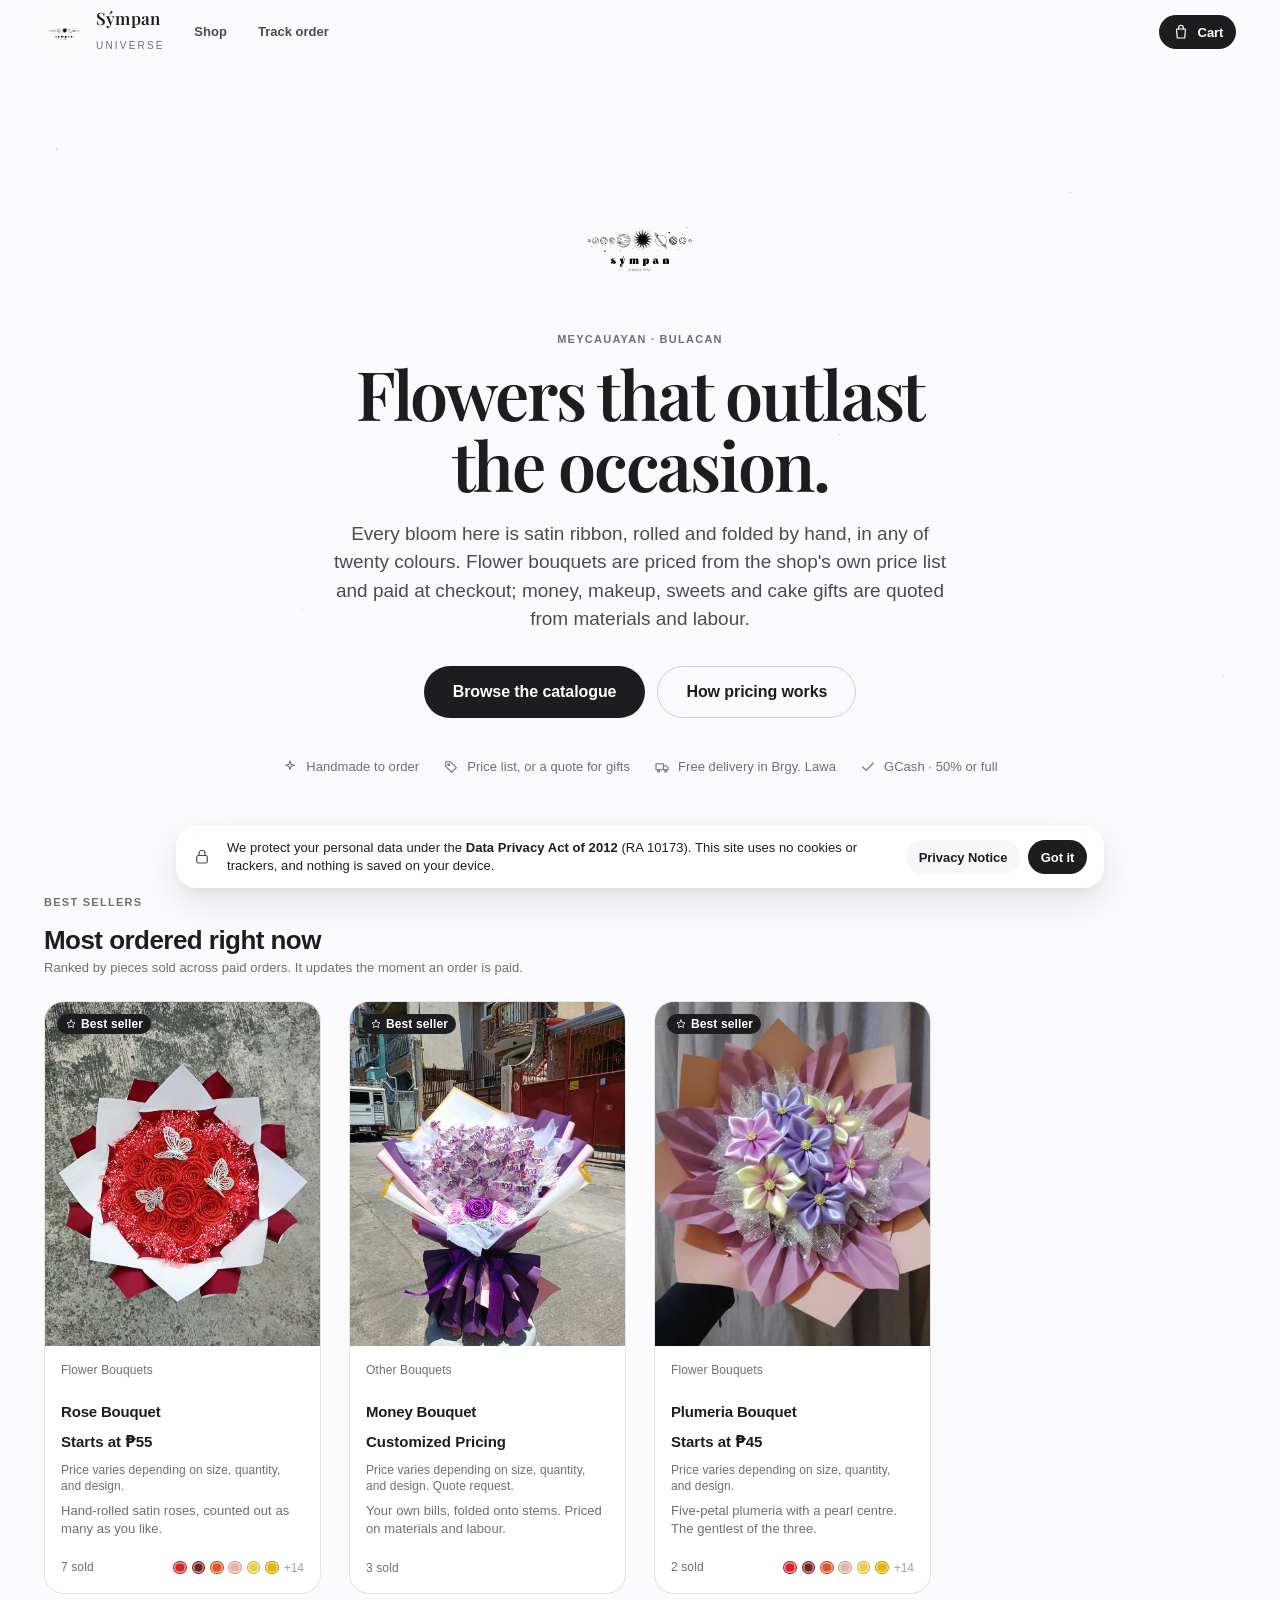
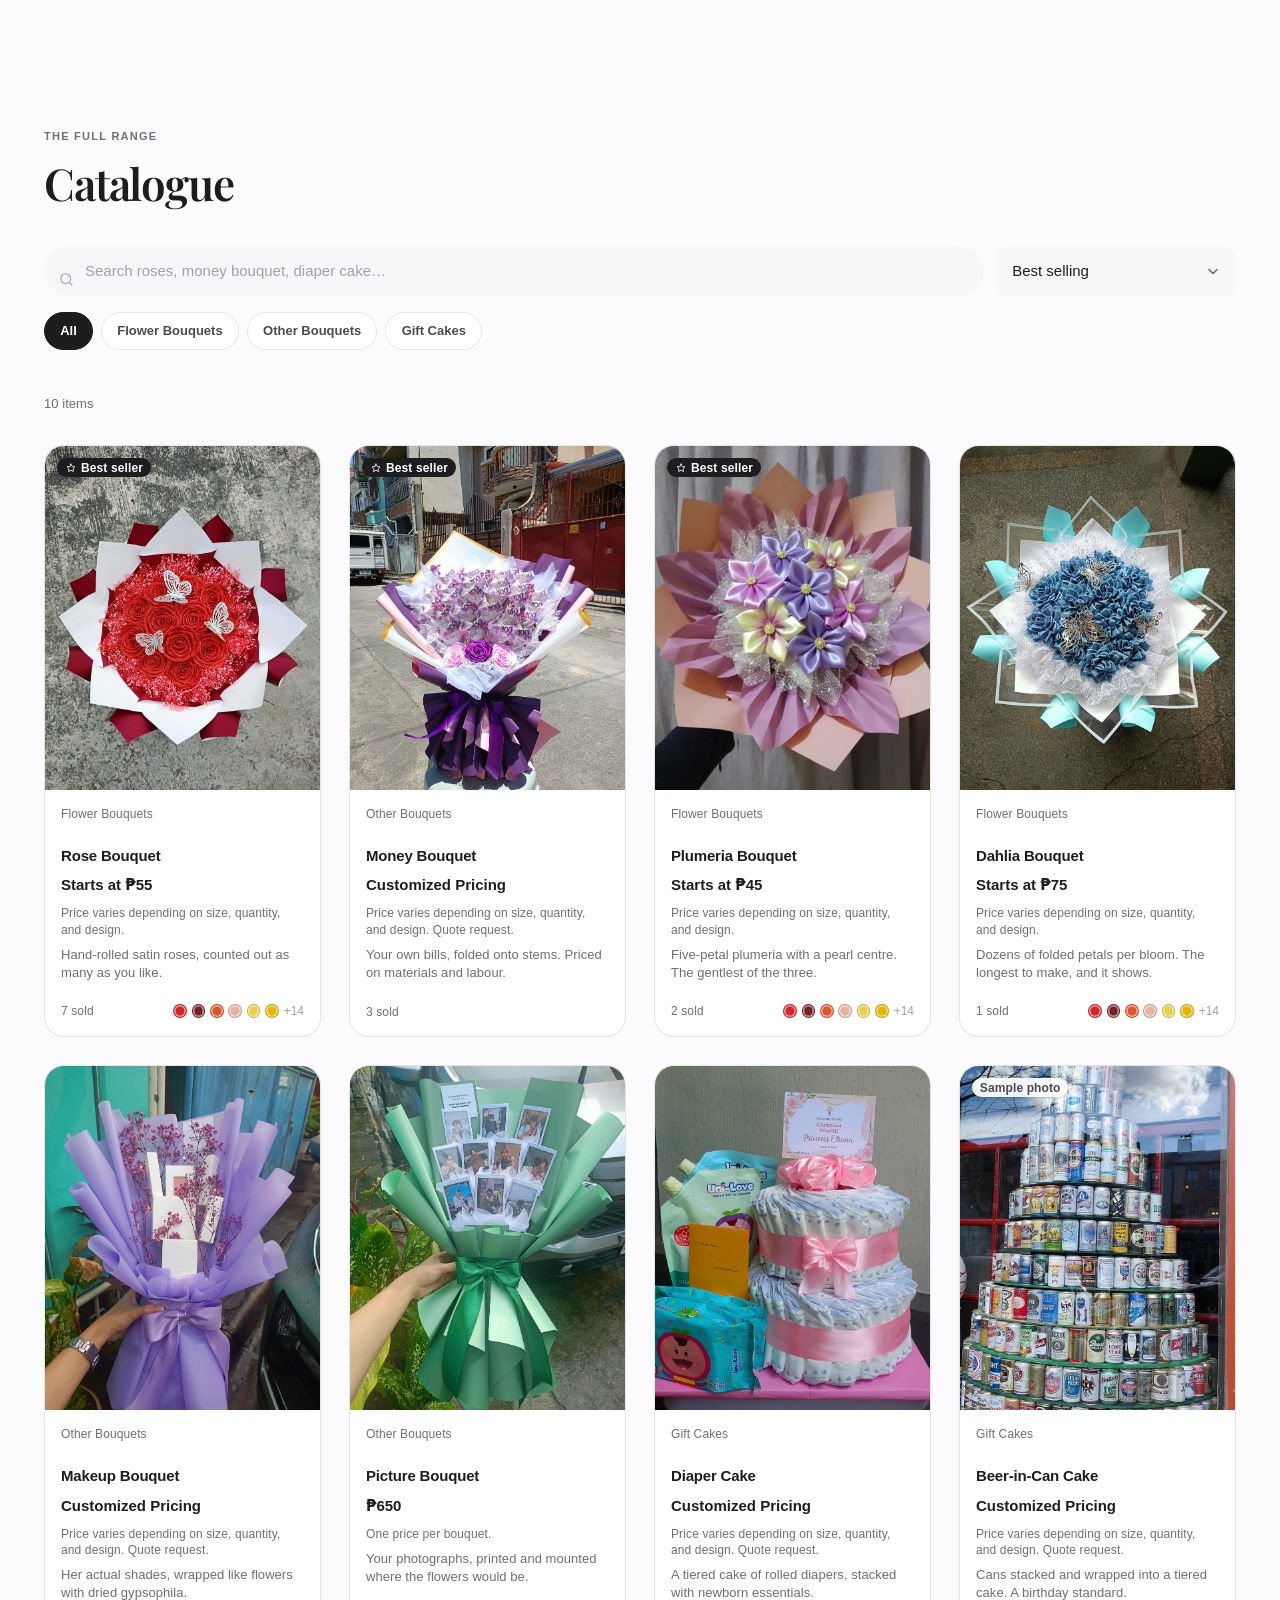
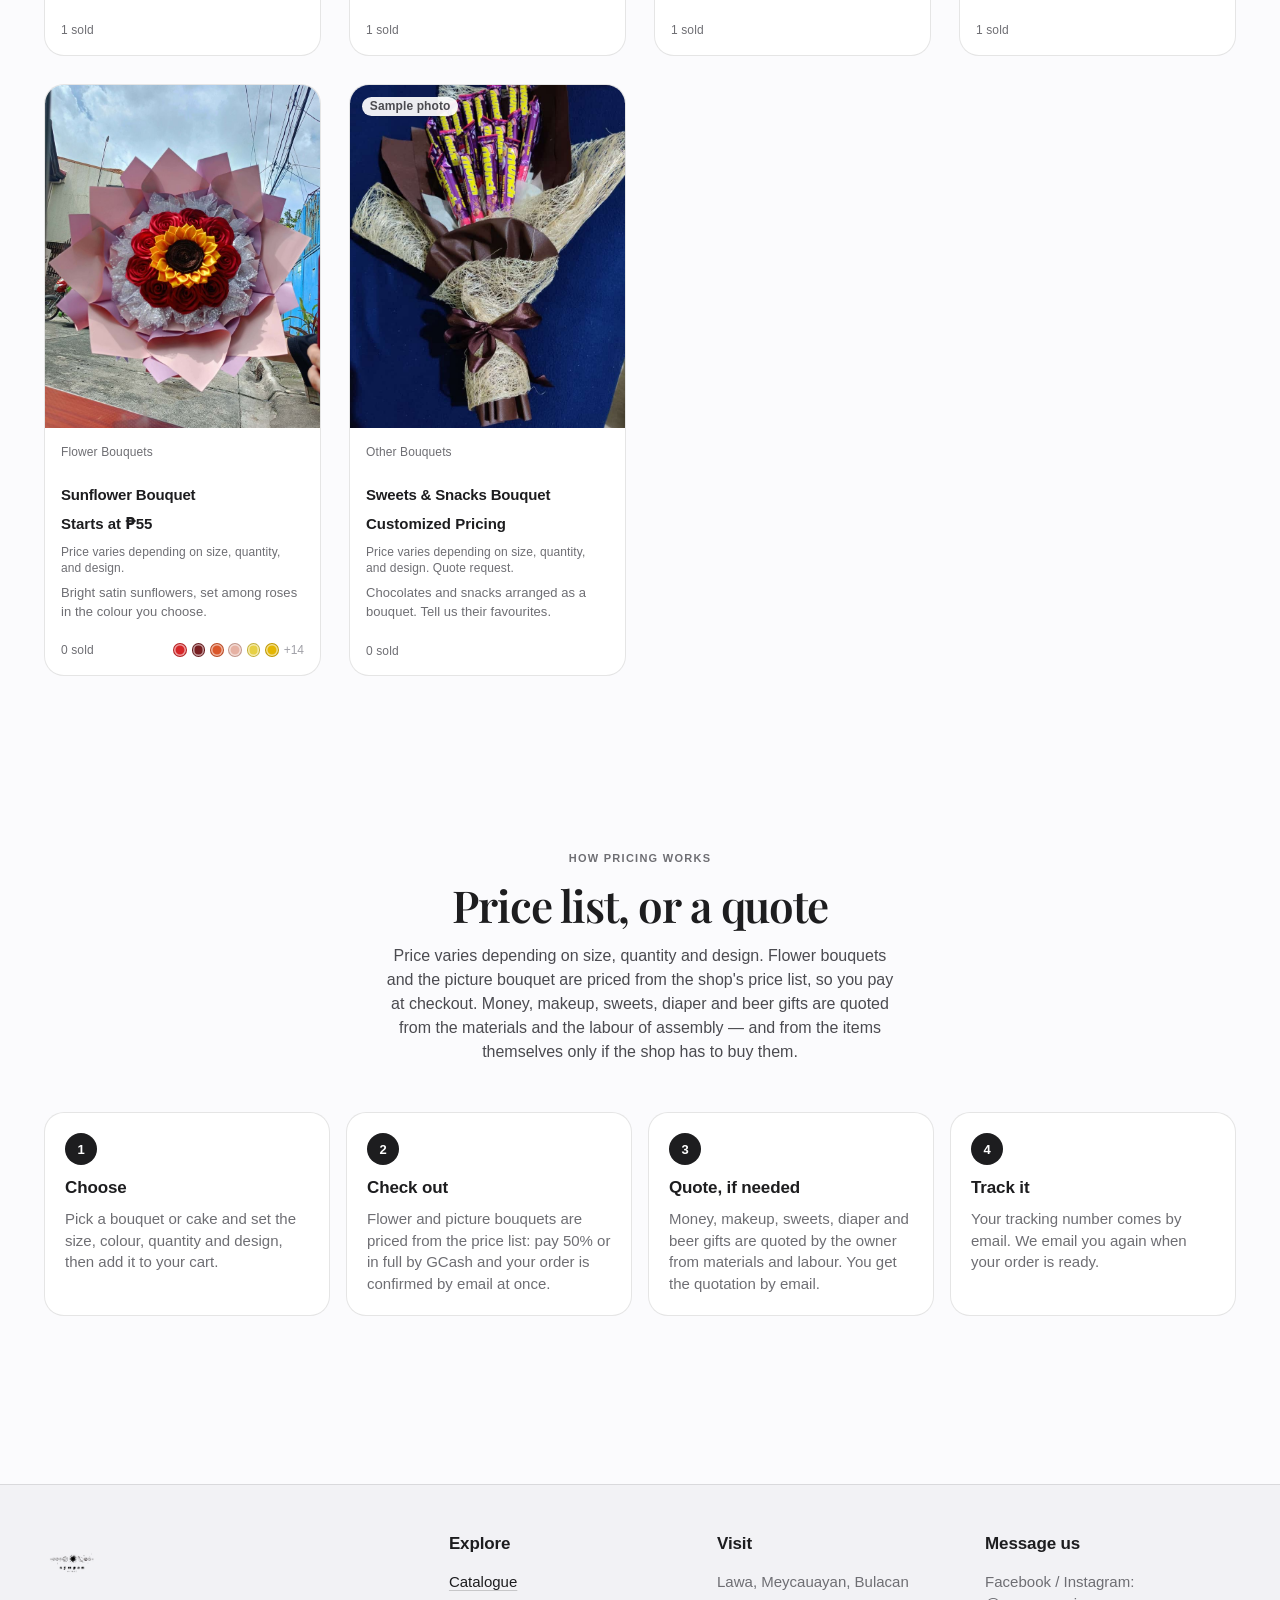
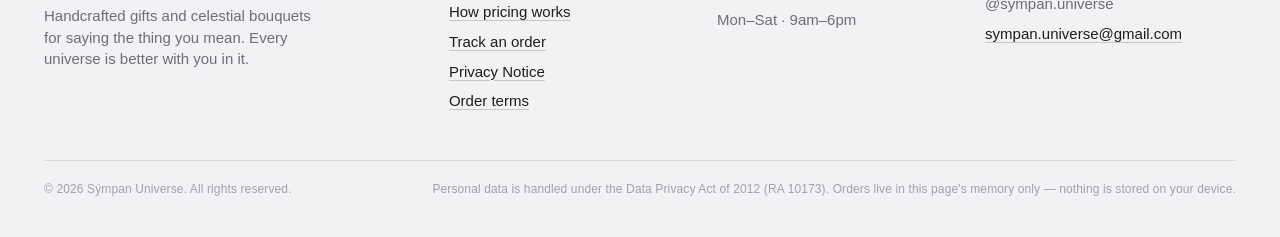
==== commit 89c3c91b: "feat: desk accounts, privacy notice, security and audit logs, courier tracking Order desk - True log" ====
--- a/index.html
+++ b/index.html
@@ -144,6 +144,8 @@
                     <li><a class="link" href="#catalog">Catalogue</a></li>
                     <li><a class="link" href="#how">How pricing works</a></li>
                     <li><button class="link link-button" type="button" id="footTrack">Track an order</button></li>
+                    <li><button class="link link-button" type="button" data-privacy-open="notice">Privacy Notice</button></li>
+                    <li><button class="link link-button" type="button" data-privacy-open="terms">Order terms</button></li>
                 </ul>
             </div>
             <div class="foot-col">
@@ -157,10 +159,22 @@
         </div>
         <div class="foot-bottom t-caption">
             <span>© <span id="year"></span> Sýmpan Universe. All rights reserved.</span>
-            <span>Orders live in this page's memory only — nothing is stored on your device.</span>
+            <span>Personal data is handled under the Data Privacy Act of 2012 (RA 10173). Orders live in this page's memory only — nothing is stored on your device.</span>
         </div>
     </div>
 </footer>
+
+<!-- Privacy, said once and plainly: a translucent bar the visitor can read
+     or dismiss. Nothing is stored, so it returns on each visit. -->
+<div class="privacy-banner hidden" id="privacyBanner" role="region" aria-label="Your privacy">
+    <span class="privacy-banner-icon" id="privacyBannerIcon" aria-hidden="true"></span>
+    <p class="privacy-banner-text t-foot">We protect your personal data under the <strong>Data Privacy Act of 2012</strong> (RA 10173).
+        This site uses no cookies or trackers, and nothing is saved on your device.</p>
+    <div class="privacy-banner-actions">
+        <button class="ui-btn ui-btn-quiet ui-btn-sm" type="button" data-privacy-open="notice">Privacy Notice</button>
+        <button class="ui-btn ui-btn-primary ui-btn-sm" type="button" id="privacyDismiss">Got it</button>
+    </div>
+</div>
 
 <button class="cart-fab hidden" id="basketFab" type="button">
     <span id="fabIcon"></span>
@@ -171,8 +185,9 @@
 </div>
 
 <!-- =====================================================================
-     THE ORDER DESK — reached only at index.html#admin: email, password,
-     then a six-digit code sent to the owner's email
+     THE ORDER DESK — reached only at index.html#admin: each account's email
+     and password, then a six-digit code sent to that account's email.
+     "Forgot password?" resets it with an emailed code.
      ===================================================================== -->
 <div id="adminView" class="hidden">
 
@@ -189,9 +204,11 @@
                 <span class="field-label">Password</span>
                 <input class="input" type="password" id="passcodeInput" autocomplete="current-password" required>
             </label>
+            <p class="notice notice-success hidden text-start" id="loginNotice" role="status"></p>
             <span class="field-error hidden text-start" id="loginError" role="alert"></span>
             <button class="ui-btn ui-btn-primary ui-btn-block mt-4" type="submit" id="loginSubmit">Continue</button>
-            <a class="ui-btn ui-btn-ghost ui-btn-block mt-2" href="#top">Back to the shop</a>
+            <button class="ui-btn ui-btn-ghost ui-btn-block mt-2" type="button" id="forgotButton">Forgot password?</button>
+            <a class="ui-btn ui-btn-ghost ui-btn-block" href="#top">Back to the shop</a>
         </form>
 
         <form class="login-card panel panel-lift hidden" id="otpForm" novalidate autocomplete="off">
@@ -207,6 +224,43 @@
             <button class="ui-btn ui-btn-primary ui-btn-block mt-4" type="submit" id="otpSubmit">Verify and sign in</button>
             <button class="ui-btn ui-btn-ghost ui-btn-block mt-2" type="button" id="otpResend">Send a new code</button>
             <button class="ui-btn ui-btn-ghost ui-btn-block" type="button" id="otpBack">Use a different account</button>
+        </form>
+
+        <form class="login-card panel panel-lift hidden" id="resetForm" novalidate autocomplete="off">
+            <div class="lock" id="resetIcon"></div>
+            <h1 class="t-title1 mb-2">Reset your password</h1>
+            <p class="t-callout dim mb-4">Enter the order desk's email. We'll send a six-digit code to it.</p>
+            <label class="field text-start">
+                <span class="field-label">Email</span>
+                <input class="input" type="email" id="resetEmail" autocomplete="username" required>
+            </label>
+            <span class="field-error hidden text-start" id="resetError" role="alert"></span>
+            <button class="ui-btn ui-btn-primary ui-btn-block mt-4" type="submit" id="resetSubmit">Send reset code</button>
+            <button class="ui-btn ui-btn-ghost ui-btn-block mt-2" type="button" id="resetBack">Back to sign-in</button>
+        </form>
+
+        <form class="login-card panel panel-lift hidden" id="resetCodeForm" novalidate autocomplete="off">
+            <div class="lock" id="resetCodeIcon"></div>
+            <h1 class="t-title1 mb-2">Choose a new password</h1>
+            <p class="t-callout dim mb-4" id="resetNote">We sent a six-digit code.</p>
+            <label class="field text-start">
+                <span class="field-label">Reset code</span>
+                <input class="input t-mono otp-input" id="resetCode" inputmode="numeric" maxlength="6" autocomplete="one-time-code" required>
+            </label>
+            <p class="notice notice-warn hidden text-start" id="resetDemo"></p>
+            <label class="field text-start">
+                <span class="field-label">New password</span>
+                <input class="input" type="password" id="resetPassword" autocomplete="new-password" maxlength="64" required>
+            </label>
+            <label class="field text-start">
+                <span class="field-label">New password, again</span>
+                <input class="input" type="password" id="resetConfirm" autocomplete="new-password" maxlength="64" required>
+            </label>
+            <p class="t-foot dim text-start" id="passwordRules">8 to 64 characters, with at least one letter and one number, and no spaces.</p>
+            <span class="field-error hidden text-start" id="resetCodeError" role="alert"></span>
+            <button class="ui-btn ui-btn-primary ui-btn-block mt-4" type="submit" id="resetCodeSubmit">Change password</button>
+            <button class="ui-btn ui-btn-ghost ui-btn-block mt-2" type="button" id="resetResend">Send a new code</button>
+            <button class="ui-btn ui-btn-ghost ui-btn-block" type="button" id="resetCodeBack">Back to sign-in</button>
         </form>
     </section>
 
@@ -222,6 +276,7 @@
                     <label class="sr-only" for="findInput">Find an order by reference</label>
                     <input class="input" id="findInput" placeholder="Find order, e.g. SU-215" autocomplete="off">
                 </form>
+                <span class="desk-user t-foot" id="deskUser" aria-live="polite"></span>
                 <button class="ui-btn ui-btn-ghost ui-btn-sm" type="button" id="logoutButton">Sign out</button>
             </div>
         </header>
@@ -269,6 +324,16 @@
     <footer class="sheet-foot" id="trackFoot"></footer>
 </section>
 
+<section class="sheet sheet-bottom sheet-side" id="privacySheet" role="dialog" aria-modal="true"
+         aria-labelledby="privacyTitle" aria-hidden="true">
+    <div class="sheet-grip" aria-hidden="true"></div>
+    <header class="sheet-head">
+        <h2 class="t-title2 flex-fill" id="privacyTitle">Privacy Notice</h2>
+        <button class="ui-btn-icon" type="button" data-sheet-close aria-label="Close" data-icon="close"></button>
+    </header>
+    <div class="sheet-body" id="privacyBody"></div>
+</section>
+
 <section class="sheet sheet-full" id="doneSheet" role="dialog" aria-modal="true"
          aria-labelledby="doneTitle" aria-hidden="true">
     <div class="sheet-grip" aria-hidden="true"></div>
@@ -321,8 +386,12 @@
 <script src="js/data.js"></script>
 <script src="js/email-config.js"></script>
 <script src="js/store.js"></script>
+<script src="js/audit.js"></script>
+<script src="js/accounts.js"></script>
 <script src="js/orders.js"></script>
+<script src="js/production.js"></script>
 <script src="js/notify.js"></script>
+<script src="js/tracking.js"></script>
 <script src="js/editing.js"></script>
 <script src="js/reports.js"></script>
 <script src="js/seed.js"></script>
@@ -334,9 +403,13 @@
 <script src="js/shop-product.js"></script>
 <script src="js/shop-basket.js"></script>
 <script src="js/shop-track.js"></script>
+<script src="js/shop-privacy.js"></script>
 <script src="js/admin-signin.js"></script>
+<script src="js/admin-reset.js"></script>
 <script src="js/admin-desk.js"></script>
 <script src="js/admin-overview.js"></script>
+<script src="js/admin-logs.js"></script>
+<script src="js/admin-account.js"></script>
 <script src="js/admin-orders.js"></script>
 <script src="js/admin-products.js"></script>
 <script src="js/app.js"></script>
--- a/css/shop.css
+++ b/css/shop.css
@@ -143,6 +143,10 @@
 .notice svg { flex: 0 0 auto; margin-top: 0.1rem; }
 .notice ul { margin: 0; padding-left: 1rem; }
 .notice-warn { background: var(--amber-soft); color: var(--amber); }
+.notice-success { background: var(--green-soft); color: var(--green); }
+/* "Dates are estimates": the weather and the road can move them. */
+.schedule-note { display: flex; gap: var(--s-2); align-items: flex-start; }
+.schedule-note svg { flex: 0 0 auto; margin-top: 0.15rem; }
 
 .cart-line.is-gone { opacity: 0.55; }
 .done-wrap { max-width: 34rem; margin: var(--s-6) auto; }
@@ -153,6 +157,15 @@
 .track-head p { margin: 0; }
 .track-block { padding: var(--s-5) 0; border-top: 1px solid var(--line); }
 .track-block:last-child { padding-bottom: var(--s-6); }
+
+/* Courier tracking: the customer's card on Track order (the desk shows a line). */
+.tracking-card {
+    display: grid; gap: var(--s-1);
+    padding: var(--s-3) var(--s-4);
+    border: 1px solid var(--line); border-radius: var(--r-md);
+    background: var(--surface);
+}
+.tracking-number { font-family: var(--font-mono); font-size: 1.05rem; letter-spacing: 0.04em; word-break: break-all; }
 
 .timeline {
     list-style: none; margin: 0 0 var(--s-5); padding: 0;
@@ -277,3 +290,53 @@
 @media (max-width: 30rem) {
     .sheet-foot .ui-btn-lg { padding-inline: 1.1em; font-size: var(--t-callout-size); }
 }
+
+/* A photo from the web standing in for the shop's own: say so on the card. */
+.badge-sample { background: rgba(255, 255, 255, 0.92); color: var(--ink-2); box-shadow: 0 1px 2px rgba(0, 0, 0, 0.12); }
+
+/* ---- Privacy banner ------------------------------------------------------------
+   A floating material bar: translucent over the page, materialising (blur and
+   scale together) rather than just fading. The tokens turn it solid under
+   reduced transparency and give it a firm edge under increased contrast. */
+.privacy-banner {
+    position: fixed; z-index: 85;
+    left: var(--s-3); right: var(--s-3);
+    bottom: calc(var(--s-3) + env(safe-area-inset-bottom, 0px));
+    max-width: 58rem; margin-inline: auto;
+    display: flex; flex-wrap: wrap; align-items: center; gap: var(--s-2) var(--s-4);
+    padding: var(--s-3) var(--s-4);
+    border-radius: var(--r-lg);
+    background: var(--mat-thick);
+    -webkit-backdrop-filter: var(--mat-blur);
+    backdrop-filter: var(--mat-blur);
+    border: 1px solid var(--mat-edge);
+    box-shadow: var(--shadow-3);
+    animation: privacy-in var(--dur-slow) var(--ease-out) both;
+}
+.privacy-banner.hidden { display: none; }
+.privacy-banner-icon { flex: 0 0 auto; display: grid; place-items: center; color: var(--ink-2); }
+.privacy-banner-text { flex: 1 1 18rem; margin: 0; color: var(--ink); letter-spacing: 0.005em; }
+.privacy-banner-actions { display: flex; gap: var(--s-2); flex: 0 0 auto; margin-left: auto; }
+@keyframes privacy-in {
+    from { opacity: 0; transform: translateY(0.75rem) scale(0.98); filter: blur(6px); }
+    to   { opacity: 1; transform: none; filter: none; }
+}
+/* The cart button rides above the banner instead of under it. */
+body.has-privacy-banner .cart-fab { bottom: calc(var(--s-5) + var(--privacy-lift, 0px) + env(safe-area-inset-bottom, 0px)); }
+@media (prefers-reduced-motion: reduce) {
+    .privacy-banner { animation: privacy-fade var(--dur-fast) linear both; }
+}
+@keyframes privacy-fade { from { opacity: 0; } to { opacity: 1; } }
+@media (prefers-contrast: more) { .privacy-banner { border-color: var(--ink); } }
+
+/* ---- Agreement at checkout, and the notice itself ------------------------------ */
+.consent-block { display: grid; gap: var(--s-2); }
+.consent-check { align-items: flex-start; padding: var(--s-3); border-radius: var(--r-md); background: var(--surface-2); cursor: default; }
+.consent-check label { cursor: pointer; }
+.consent-check.is-invalid { box-shadow: inset 0 0 0 1.5px var(--rose); }
+.consent-check .check-note .link-button { font: inherit; }
+.consent-check .field-error { display: block; margin-top: var(--s-1); }
+.doc-section + .doc-section { margin-top: var(--s-5); }
+.doc-section h3 { margin-bottom: var(--s-2); }
+.doc-section p { margin-bottom: var(--s-2); color: var(--ink-2); }
+.doc-list { padding-left: 1.2rem; display: grid; gap: var(--s-3); color: var(--ink-2); }
--- a/css/desk.css
+++ b/css/desk.css
@@ -162,3 +162,22 @@
 }
 .otp-demo-code { display: block; margin-top: var(--s-1); font-size: 1.35rem; letter-spacing: 0.3em; }
 .period-table td:first-child { white-space: nowrap; }
+
+/* ---- Logs ------------------------------------------------------------------ */
+.logs-bar { display: flex; flex-wrap: wrap; align-items: center; gap: var(--s-2) var(--s-3); }
+.logs-bar .search { min-width: 14rem; }
+.log-table td { vertical-align: top; padding-block: var(--s-2); }
+.log-when { white-space: nowrap; }
+.log-kind { white-space: nowrap; color: var(--ink-2); }
+.log-who { max-width: 14rem; word-break: break-word; }
+.log-detail { word-break: break-word; }
+.log-row.is-alert td:first-child { box-shadow: inset 3px 0 0 var(--rose); }
+.log-row.is-warn td:first-child { box-shadow: inset 3px 0 0 var(--amber); }
+
+/* ---- Accounts ---------------------------------------------------------------- */
+.desk-user { color: var(--ink-2); white-space: nowrap; overflow: hidden; text-overflow: ellipsis; max-width: 14rem; }
+@media (max-width: 40rem) { .desk-user { display: none; } }
+.account-panel { padding: var(--s-5); }
+.account-form .field { margin-top: 0; }
+.account-table tr.is-off td { color: var(--ink-3); }
+.account-table td { vertical-align: middle; }
